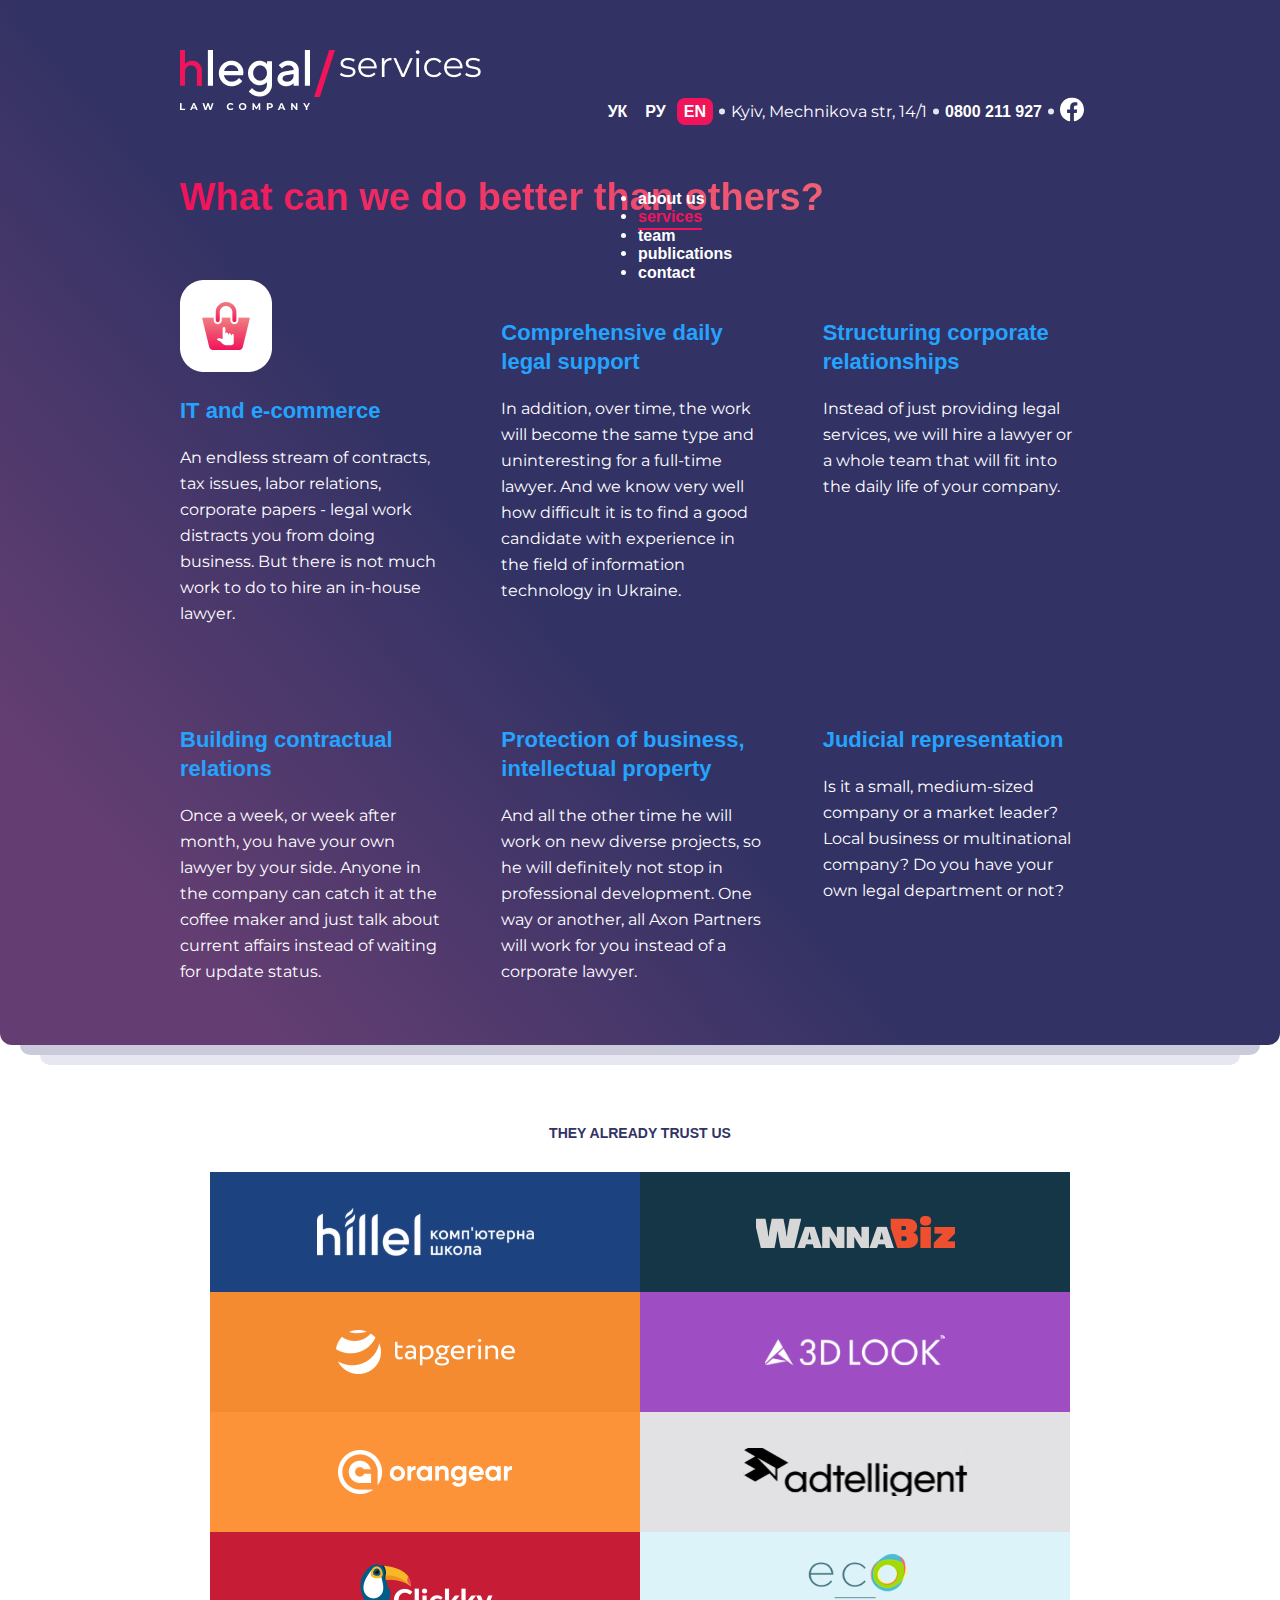
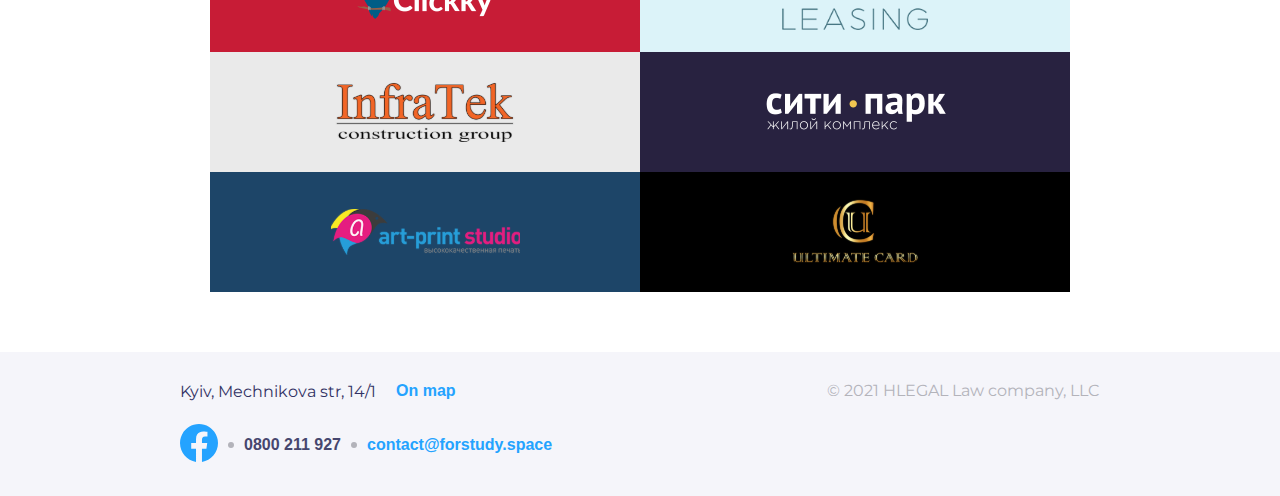
==== pages/services.html @ 9b6e0306 "responsiveness" ====
<!DOCTYPE html>
<html lang="en">
<head>
    <meta charset="UTF-8">
    <meta name="viewport" content="width=device-width, initial-scale=1.0">
    <title>Serivces</title>
    <link rel="stylesheet" href="../css/style.css">
</head>
<body>
    <header class="header center header-services">
        <a class="header__logo header-services-logo" href="/index.html">
            <img class="header-services-img" src="../img/logo.png" alt="">
            <img class="header-services-img" src="../img/slash.png" alt="">
            <img class="header-services-img" src="../img/services.png" alt="">
        </a>
        <div class="header__contacts">
            <div class="header__lang-wrapper">
                <a class="header__link header__link_lang" href="">УК</a>
                <a class="header__link header__link_lang"  href="">РУ</a>
                <a class="header__link header__link_lang header__link_lang_active"  href="">EN</a>
            </div>
            <img src="../img/dot-separator-header.svg" alt="">
            <a class="header__link header__link-address" href="">Kyiv, Mechnikova str, 14/1</a>
            <img src="../img/dot-separator-header.svg" alt="">
            <a class="header__link header__tel" href="">0800 211 927</a>
            <img src="../img/dot-separator-header.svg" alt="">
            <a class="header__link-fb-logo" href="">
                <svg xmlns="http://www.w3.org/2000/svg" width="24" height="25" viewBox="0 0 24 25">
                    <g clip-path="url(#clip0_122975_740)">
                    <path d="M24 12.5733C24 5.90541 18.6274 0.5 12 0.5C5.37258 0.5 0 5.90541 0 12.5733C0 18.5995 4.38823 23.5943 10.125 24.5V16.0633H7.07813V12.5733H10.125V9.91343C10.125 6.88755 11.9165 5.21615 14.6576 5.21615C15.9705 5.21615 17.3438 5.45195 17.3438 5.45195V8.42313H15.8306C14.3399 8.42313 13.875 9.35379 13.875 10.3086V12.5733H17.2031L16.6711 16.0633H13.875V24.5C19.6118 23.5943 24 18.5995 24 12.5733Z" fill="white"/>
                    </g>
                    <defs>
                    <clipPath id="clip0_122975_740">
                    <rect width="24" height="24" transform="translate(0 0.5)"/>
                    </clipPath>
                    </defs>
                </svg>
            </a>
        </div>
        <ul class="header__nav">
            <li><a class="header__link" href="">about us</a></li>
            <li><a class="header__link header__link-active" href="">services</a></li>
            <li><a class="header__link" href="">team</a></li>
            <li><a class="header__link" href="">publications</a></li>
            <li><a class="header__link" href="">contact</a></li>
        </ul>
    </header>
    <main>
        <section class="offer">
            <section class="offer__services center">
                <h2 class="offer__services-title offer__services-title-services">What can we do better than others?</h2>
                <div class="offer__services-wrapper">
                    <article class="offer__services-article">
                        <img class="offer__services-img" src="/img/services/icon-basket.png" alt="">
                        <h2><a class="offer__services-header link-title" href="">IT and e-commerce</a></h2>
                        <p class="offer__services-description">
                            An endless stream of contracts, tax issues, labor 
                            relations, corporate papers - legal work distracts 
                            you from doing business. But there is not much 
                            work to do to hire an in-house lawyer.
                        </p>
                    </article>
                    <article class="offer__services-article">
                        <img class="offer__services-img" src="/img/services/icon.png" alt="">
                        <h2><a class="offer__services-header link-title" href="">Comprehensive daily legal support</a></h2>
                        <p class="offer__services-description">
                            In addition, over time, the work will become the 
                            same type and uninteresting for a full-time 
                            lawyer. And we know very well how difficult it is to 
                            find a good candidate with experience in the field 
                            of information technology in Ukraine.
                        </p>
                    </article>
                    <article class="offer__services-article">
                        <img class="offer__services-img" src="/img/services/icon-1.png" alt="">
                        <h2><a class="offer__services-header link-title" href="">Structuring corporate relationships</a></h2>
                        <p class="offer__services-description">
                            Instead of just providing legal services, we will 
                            hire a lawyer or a whole team that will fit into the 
                            daily life of your company.
                        </p>
                    </article>
                    <article class="offer__services-article">
                        <img class="offer__services-img" src="/img/services/icon-2.png" alt="">
                        <h2><a class="offer__services-header link-title" href="">Building contractual relations</a></h2>
                        <p class="offer__services-description">
                            Once a week, or week after month, you have your 
                            own lawyer by your side. Anyone in the company 
                            can catch it at the coffee maker and just talk 
                            about current affairs instead of waiting for update 
                            status.
                        </p>
                    </article>
                    <article class="offer__services-article">
                        <img class="offer__services-img" src="/img/services/icon-3.png" alt="">
                        <h2><a class="offer__services-header link-title" href="">Protection of business, intellectual property</a></h2>
                        <p class="offer__services-description">
                            And all the other time he will work on new 
                            diverse projects, so he will definitely not stop in 
                            professional development. One way or another, 
                            all Axon Partners will work for you instead of a 
                            corporate lawyer.
                        </p>
                    </article>
                    <article class="offer__services-article">
                        <img class="offer__services-img" src="/img/services/icon-4.png" alt="">
                        <h2><a class="offer__services-header link-title" href="">Judicial representation</a></h2>
                        <p class="offer__services-description">
                            Is it a small, medium-sized company or a market 
                            leader? Local business or multinational 
                            company? Do you have your own legal 
                            department or not?
                        </p>
                    </article>
                </div>
            </section>
        </section>
        <div class="offer__grey-lines"></div>
        <section class="clients">
            <h2 class="clients__title">They already trust us</h2>
            <div class="clients__wrapper">
                <a class="clients__item" href="">
                    <img class="clients__img" src="../img/clients/Item.svg" alt="">
                </a>
                <a class="clients__item" href="">
                    <img class="clients__img" src="../img/clients/Item-1.svg" alt="">
                </a>
                <a class="clients__item" href="">
                    <img class="clients__img" src="../img/clients/Item-2.svg" alt="">
                </a>
                <a class="clients__item" href="">
                    <img class="clients__img" src="../img/clients/Item-3.svg" alt="">
                </a>
                <a class="clients__item" href="">
                    <img class="clients__img" src="../img/clients/Item-4.svg" alt="">
                </a>
                <a class="clients__item" href="">
                    <img class="clients__img" src="../img/clients/Item-5.svg" alt="">
                </a>
                <a class="clients__item" href="">
                    <img class="clients__img" src="../img/clients/Item-6.svg" alt="">
                </a>
                <a class="clients__item" href="">
                    <img class="clients__img" src="../img/clients/Item-7.svg" alt="">
                </a>
                <a class="clients__item" href="">
                    <img class="clients__img" src="../img/clients/Item-8.svg" alt="">
                </a>
                <a class="clients__item" href="">
                    <img class="clients__img" src="../img/clients/Item-9.svg" alt="">
                </a>
                <a class="clients__item" href="">
                    <img class="clients__img" src="../img/clients/Item-10.svg" alt="">
                </a>
                <a class="clients__item" href="">
                    <img class="clients__img" src="../img/clients/Item-11.svg" alt="">
                </a>
            </div>
        </section>
    </main>
    <footer class="footer center">
        <div class="footer__address">
            <p class="footer__address-name">Kyiv, Mechnikova str, 14/1</p>
            <img class="footer__address-dot-separator" src="./img/dot-separator.svg" alt="">
            <a class="footer__address-map link-title" href="">On map</a>
        </div>
        <p class="footer__copyrights">
            © 2021 HLEGAL Law company, LLC
        </p>
        <div class="footer__contacts">
            <a class="footer__contacts-fb" href="">
                <svg xmlns="http://www.w3.org/2000/svg" width="38" height="38" viewBox="0 0 38 38" fill="none">
                    <g clip-path="url(#clip0_122975_1645)">
                    <path d="M38 19.1161C38 8.55857 29.4934 0 19 0C8.50658 0 0 8.55857 0 19.1161C0 28.6575 6.94803 36.5659 16.0312 38V24.6419H11.207V19.1161H16.0312V14.9046C16.0312 10.1136 18.8678 7.46723 23.2078 7.46723C25.2866 7.46723 27.4609 7.84059 27.4609 7.84059V12.545H25.0651C22.7048 12.545 21.9688 14.0185 21.9688 15.5302V19.1161H27.2383L26.3959 24.6419H21.9688V38C31.052 36.5659 38 28.6575 38 19.1161Z" fill="#24A3FF"/>
                    </g>
                    <defs>
                    <clipPath id="clip0_122975_1645">
                    <rect width="38" height="38" fill="white"/>
                    </clipPath>
                    </defs>
                </svg>
            </a>
            <img src="../img/dot-separator.svg" alt="">
            <a class="footer__contacts-tel" href="">0800 211 927</a>
            <img src="../img/dot-separator.svg" alt="">
            <a class="footer__contacts-email link-title" href="">contact@forstudy.space</a>
        </div>

    </footer>
    
</body>
</html>
---- css/style.css ----
/*! normalize.css v8.0.1 | MIT License | github.com/necolas/normalize.css */
/* Document
   ========================================================================== */
/**
 * 1. Correct the line height in all browsers.
 * 2. Prevent adjustments of font size after orientation changes in iOS.
 */
html {
  line-height: 1.15; /* 1 */
  -webkit-text-size-adjust: 100%; /* 2 */
}

/* Sections
   ========================================================================== */
/**
 * Remove the margin in all browsers.
 */
body {
  margin: 0;
}

/**
 * Render the `main` element consistently in IE.
 */
main {
  display: block;
}

/**
 * Correct the font size and margin on `h1` elements within `section` and
 * `article` contexts in Chrome, Firefox, and Safari.
 */
h1 {
  font-size: 2em;
  margin: 0.67em 0;
}

/* Grouping content
   ========================================================================== */
/**
 * 1. Add the correct box sizing in Firefox.
 * 2. Show the overflow in Edge and IE.
 */
hr {
  box-sizing: content-box; /* 1 */
  height: 0; /* 1 */
  overflow: visible; /* 2 */
}

/**
 * 1. Correct the inheritance and scaling of font size in all browsers.
 * 2. Correct the odd `em` font sizing in all browsers.
 */
pre {
  font-family: monospace, monospace; /* 1 */
  font-size: 1em; /* 2 */
}

/* Text-level semantics
   ========================================================================== */
/**
 * Remove the gray background on active links in IE 10.
 */
a {
  background-color: transparent;
}

/**
 * 1. Remove the bottom border in Chrome 57-
 * 2. Add the correct text decoration in Chrome, Edge, IE, Opera, and Safari.
 */
abbr[title] {
  border-bottom: none; /* 1 */
  text-decoration: underline; /* 2 */
  text-decoration: underline dotted; /* 2 */
}

/**
 * Add the correct font weight in Chrome, Edge, and Safari.
 */
b,
strong {
  font-weight: bolder;
}

/**
 * 1. Correct the inheritance and scaling of font size in all browsers.
 * 2. Correct the odd `em` font sizing in all browsers.
 */
code,
kbd,
samp {
  font-family: monospace, monospace; /* 1 */
  font-size: 1em; /* 2 */
}

/**
 * Add the correct font size in all browsers.
 */
small {
  font-size: 80%;
}

/**
 * Prevent `sub` and `sup` elements from affecting the line height in
 * all browsers.
 */
sub,
sup {
  font-size: 75%;
  line-height: 0;
  position: relative;
  vertical-align: baseline;
}

sub {
  bottom: -0.25em;
}

sup {
  top: -0.5em;
}

/* Embedded content
   ========================================================================== */
/**
 * Remove the border on images inside links in IE 10.
 */
img {
  border-style: none;
}

/* Forms
   ========================================================================== */
/**
 * 1. Change the font styles in all browsers.
 * 2. Remove the margin in Firefox and Safari.
 */
button,
input,
optgroup,
select,
textarea {
  font-family: inherit; /* 1 */
  font-size: 100%; /* 1 */
  line-height: 1.15; /* 1 */
  margin: 0; /* 2 */
}

/**
 * Show the overflow in IE.
 * 1. Show the overflow in Edge.
 */
button,
input { /* 1 */
  overflow: visible;
}

/**
 * Remove the inheritance of text transform in Edge, Firefox, and IE.
 * 1. Remove the inheritance of text transform in Firefox.
 */
button,
select { /* 1 */
  text-transform: none;
}

/**
 * Correct the inability to style clickable types in iOS and Safari.
 */
button,
[type=button],
[type=reset],
[type=submit] {
  -webkit-appearance: button;
}

/**
 * Remove the inner border and padding in Firefox.
 */
button::-moz-focus-inner,
[type=button]::-moz-focus-inner,
[type=reset]::-moz-focus-inner,
[type=submit]::-moz-focus-inner {
  border-style: none;
  padding: 0;
}

/**
 * Restore the focus styles unset by the previous rule.
 */
button:-moz-focusring,
[type=button]:-moz-focusring,
[type=reset]:-moz-focusring,
[type=submit]:-moz-focusring {
  outline: 1px dotted ButtonText;
}

/**
 * Correct the padding in Firefox.
 */
fieldset {
  padding: 0.35em 0.75em 0.625em;
}

/**
 * 1. Correct the text wrapping in Edge and IE.
 * 2. Correct the color inheritance from `fieldset` elements in IE.
 * 3. Remove the padding so developers are not caught out when they zero out
 *    `fieldset` elements in all browsers.
 */
legend {
  box-sizing: border-box; /* 1 */
  color: inherit; /* 2 */
  display: table; /* 1 */
  max-width: 100%; /* 1 */
  padding: 0; /* 3 */
  white-space: normal; /* 1 */
}

/**
 * Add the correct vertical alignment in Chrome, Firefox, and Opera.
 */
progress {
  vertical-align: baseline;
}

/**
 * Remove the default vertical scrollbar in IE 10+.
 */
textarea {
  overflow: auto;
}

/**
 * 1. Add the correct box sizing in IE 10.
 * 2. Remove the padding in IE 10.
 */
[type=checkbox],
[type=radio] {
  box-sizing: border-box; /* 1 */
  padding: 0; /* 2 */
}

/**
 * Correct the cursor style of increment and decrement buttons in Chrome.
 */
[type=number]::-webkit-inner-spin-button,
[type=number]::-webkit-outer-spin-button {
  height: auto;
}

/**
 * 1. Correct the odd appearance in Chrome and Safari.
 * 2. Correct the outline style in Safari.
 */
[type=search] {
  -webkit-appearance: textfield; /* 1 */
  outline-offset: -2px; /* 2 */
}

/**
 * Remove the inner padding in Chrome and Safari on macOS.
 */
[type=search]::-webkit-search-decoration {
  -webkit-appearance: none;
}

/**
 * 1. Correct the inability to style clickable types in iOS and Safari.
 * 2. Change font properties to `inherit` in Safari.
 */
::-webkit-file-upload-button {
  -webkit-appearance: button; /* 1 */
  font: inherit; /* 2 */
}

/* Interactive
   ========================================================================== */
/*
 * Add the correct display in Edge, IE 10+, and Firefox.
 */
details {
  display: block;
}

/*
 * Add the correct display in all browsers.
 */
summary {
  display: list-item;
}

/* Misc
   ========================================================================== */
/**
 * Add the correct display in IE 10+.
 */
template {
  display: none;
}

/**
 * Add the correct display in IE 10.
 */
[hidden] {
  display: none;
}

:root {
  --main-regular: #323264;
  --main-alt: #46466E;
  --main-soft: #686887;
  --accent: #F0145A;
  --active-regular: #24A3FF;
  --active-hover: #0085FF;
  --active-active: #006CCF;
  --grey-bg: #F5F5FA;
  --grey-bg-alt: #EDEDF7;
  --grey-text: #B3B3BA;
  --grey-separator: #E6E6F0;
  --gradient-regular: linear-gradient(129deg, #323264 0%, #323264 73.96%, #A54B5F 100%);
  --gradient-soft: linear-gradient(42deg, #323264 14.33%, #323264 51.39%, #7A425E 87.53%);
  --gradient-red: linear-gradient(323deg, #F0145A 6.7%, #693264 70.36%);
  --gradient-supersoft: linear-gradient(229deg, #323264 11.93%, #323264 57.17%, #643E72 87.46%);
  --gradient-red-text: linear-gradient(90deg, #F0145A 0.84%, #EF8080 99.96%);
  --gradient-red-text-revesed: linear-gradient(to left, #F0145A 0%, #EF8080 100%);
}

@font-face {
  font-family: "Montserrat";
  src: url("../fonts/Montserrat/Montserrat-Bold.woff2") format("woff2"), url("../fonts/Montserrat/Montserrat-Bold.woff") format("woff");
  font-weight: bold;
  font-style: normal;
  font-display: swap;
}
@font-face {
  font-family: "Montserrat";
  src: url("../fonts/Montserrat/Montserrat-Regular.woff2") format("woff2"), url("../fonts/Montserrat-Regular.woff") format("woff");
  font-weight: normal;
  font-style: normal;
  font-display: swap;
}
body {
  font-family: "Montserrat", sans-serif;
  font-weight: 400;
  color: #FFF;
  font-size: 16px;
}

h1, h2, h3, h4, h5, h6, a {
  font-weight: 700;
}

.center {
  padding-left: calc(50vw - 808px);
  padding-right: calc(50vw - 808px);
}
@media screen and (max-width: 1680px) {
  .center {
    padding-left: calc(50vw - 668px);
    padding-right: calc(50vw - 668px);
  }
}
@media screen and (max-width: 1420px) {
  .center {
    padding-left: calc(50vw - 460px);
    padding-right: calc(50vw - 460px);
  }
}
@media screen and (max-width: 960px) {
  .center {
    padding-left: calc(50vw - 332px);
    padding-right: calc(50vw - 332px);
  }
}
@media screen and (max-width: 740px) {
  .center {
    padding-left: calc(50vw - 299px);
    padding-right: calc(50vw - 299px);
  }
}
@media screen and (max-width: 720px) {
  .center {
    padding-left: calc(50vw - 172px);
    padding-right: calc(50vw - 172px);
  }
}

.link-title {
  text-decoration: none;
  color: var(--active-regular);
}
.link-title:focus, .link-title:hover {
  color: var(--accent);
  transition: 0.3s;
}
.link-title:hover path, .link-title:focus path {
  stroke: var(--accent);
  transition: 0.3s;
}

.visually-hidden {
  position: absolute;
  width: 1px;
  height: 1px;
  margin: -1px;
  border: 0;
  padding: 0;
  white-space: nowrap;
  clip-path: inset(100%);
  clip: rect(0 0 0 0);
  overflow: hidden;
}

.header {
  display: grid;
  position: absolute;
  width: 100%;
  max-width: 1600px;
  z-index: 1;
  grid-template-columns: 1fr 1fr;
  grid-template-rows: 1fr 1fr;
  background-color: none;
  top: 0;
  padding-top: 50px;
}
@media screen and (max-width: 1680px) {
  .header {
    max-width: 1320px;
  }
}
@media screen and (max-width: 1420px) {
  .header {
    max-width: 904px;
  }
}
@media screen and (max-width: 960px) {
  .header {
    grid-template-columns: 1fr;
    grid-template-rows: 1fr 1fr 1fr;
    gap: 30px;
    max-width: 720px;
    padding-right: 0;
  }
}
@media screen and (max-width: 740px) {
  .header {
    grid-template-columns: 1fr;
    grid-template-rows: 1fr 1fr 1fr;
    gap: 30px;
    max-width: 500px;
    padding-right: 0;
  }
}
@media screen and (max-width: 720px) {
  .header {
    padding-top: 12.5px;
    padding-right: 30px;
  }
}
.header__contacts {
  display: flex;
  justify-content: end;
  align-items: center;
  gap: 6px;
}
@media screen and (max-width: 1420px) {
  .header__contacts {
    min-width: 486px;
  }
}
@media screen and (max-width: 960px) {
  .header__contacts {
    justify-content: start;
    order: 1;
    padding: 0;
  }
}
@media screen and (max-width: 720px) {
  .header__contacts {
    justify-content: space-between;
    max-width: 344px;
    width: 100%;
    text-align: center;
  }
  .header__contacts ::after {
    content: "";
    width: 100%;
    height: 45px;
    background: rgba(245, 245, 250, 0.1);
    position: absolute;
    left: 0;
    top: 0;
  }
}
@media screen and (max-width: 720px) {
  .header__separator {
    display: none;
  }
}
.header__link {
  color: currentColor;
  text-decoration: none;
}
@media screen and (max-width: 720px) {
  .header__link {
    max-width: 344px;
    width: 100%;
  }
}
.header__link:hover, .header__link:focus {
  color: var(--accent);
  transition: 0.3s;
}
.header__link-address {
  font-weight: 400;
  line-height: 19.5px;
}
@media screen and (max-width: 720px) {
  .header__link-address {
    display: none;
    max-width: 344px;
  }
}
.header__link-tel {
  line-height: 19.5px;
}
@media screen and (max-width: 720px) {
  .header__link-fb-logo {
    display: none;
  }
}
.header__link-fb-logo:hover path {
  fill: var(--accent);
  transition: 0.3s;
}
.header__link-active {
  color: var(--accent);
  border-bottom: 2px solid currentColor;
  padding-bottom: 3px;
}
.header__link_lang {
  padding: 5px 7px;
  border-radius: 8px;
}
.header__link_lang_active {
  background-color: var(--accent);
}
.header :nth-child(1) {
  grid-row: span 2;
}
.header__nav-list {
  display: flex;
  gap: 15px;
  list-style: none;
  justify-content: end;
  align-items: center;
  margin: 0;
  padding-top: 16px;
}
@media screen and (max-width: 960px) {
  .header__nav-list {
    justify-content: start;
    order: 3;
    padding: 0;
  }
}
@media screen and (max-width: 720px) {
  .header__nav-list {
    display: none;
  }
}
.header__nav-close {
  display: none;
}
@media screen and (max-width: 720px) {
  .header__nav-close {
    display: block;
    margin-left: auto;
    margin-right: 10vw;
  }
}
@media screen and (max-width: 960px) {
  .header__nav {
    justify-content: start;
    order: 3;
    padding: 0;
  }
}
@media screen and (max-width: 720px) {
  .header__nav {
    display: none;
  }
}
@media screen and (max-width: 720px) {
  .header #burger-menu:checked ~ .header__nav {
    display: flex;
    flex-direction: column;
    position: absolute;
    color: var(--active-regular);
    background: #fff;
    width: 100%;
    top: 180%;
    left: 50%;
    transform: translate(-50%, -50%);
    gap: 15px;
    justify-content: end;
    box-sizing: border-box;
    padding-bottom: 12px;
  }
  .header #burger-menu:checked ~ .header__nav .header__nav-list {
    display: flex;
    flex-direction: column;
  }
  .header #burger-menu:checked ~ .header__nav .header__link {
    display: block;
    background: var(--grey-bg);
    padding: 7px 112px;
    box-sizing: border-box;
    width: 335px;
    text-align: center;
    border-radius: 12px;
  }
  .header #burger-menu:checked ~ .header__nav .header__link-active {
    background: var(--grey-separator);
    border: none;
    color: var(--active-regular);
  }
  .header #burger-menu:checked ~ .header__nav .header__link-current-page {
    color: var(--accent);
  }
}
@media screen and (max-width: 720px) {
  .header__logo-wrapper {
    display: flex;
    justify-content: space-between;
    flex-direction: row-reverse;
    max-width: 344px;
    width: 100%;
    align-items: center;
    order: 2;
  }
}
.header__logo-menu {
  display: none;
}
@media screen and (max-width: 720px) {
  .header__logo-menu {
    display: block;
  }
}
.header__logo-menu-svg path {
  stroke: #FFF;
}
.header__logo {
  display: flex;
  justify-content: start;
  align-items: center;
}
.header__logo-slash, .header__logo-srv {
  display: none;
}
@media screen and (max-width: 720px) {
  .header__logo-slash, .header__logo-srv {
    display: block;
  }
}
@media screen and (max-width: 720px) {
  .header__logo-slash, .header__logo-srv, .header__logo-main {
    max-width: 109px;
    height: auto;
  }
}
@media screen and (max-width: 960px) {
  .header__logo {
    justify-content: start;
    order: 2;
  }
}
.header-services-logo {
  display: flex;
  align-items: flex-start;
  gap: 4px;
}

.offer {
  background: var(--gradient-supersoft);
  display: block;
  border-radius: 0 0 12px 12px;
}
.offer__logo {
  text-align: center;
  position: relative;
}
@media screen and (max-width: 960px) {
  .offer__img {
    width: 100%;
    height: auto;
  }
}
.offer__text {
  position: absolute;
  top: 48%;
  left: 50%;
  transform: translate(-50%, -50%);
}
.offer__btn-scroll {
  position: absolute;
  bottom: 30px;
  left: 50%;
}
.offer__btn-scroll :hover circle,
.offer__btn-scroll :focus circle,
.offer__btn-scroll :focus path,
.offer__btn-scroll :hover path {
  stroke: var(--accent);
  transition: 0.3s;
}
.offer__qualities {
  display: flex;
  justify-content: center;
  align-items: center;
  padding-top: 60px;
  padding-bottom: 60px;
}
@media screen and (max-width: 960px) {
  .offer__qualities {
    flex-direction: column;
    justify-content: start;
  }
}
.offer__list {
  display: flex;
  flex-direction: column;
  margin: 0;
  padding-right: 60px;
  gap: 30px;
  list-style: none;
  font-size: 36px;
  border-right: 4px solid rgba(255, 255, 255, 0.3);
}
@media screen and (max-width: 960px) {
  .offer__list {
    flex-direction: row;
    border-right: none;
    padding-bottom: 60px;
    justify-content: start;
    align-items: start;
    max-width: 100%;
    overflow: auto;
    padding-left: 0;
    margin-left: 60px;
  }
}
.offer__list-link {
  color: var(--grey-text);
  text-decoration: none;
}
.offer__list-link-active {
  background: var(--gradient-red-text-revesed);
  -webkit-background-clip: text;
  -webkit-text-fill-color: transparent;
}
@media screen and (max-width: 960px) {
  .offer__list-link {
    white-space: nowrap;
  }
}
.offer__list :hover,
.offer__list :focus {
  color: var(--accent);
  transition: 0.3s;
}
.offer__quality-desctiption {
  width: 100%;
  max-width: 861px;
  padding-left: 60px;
}
.offer__quality-desctiption-header {
  font-size: 30px;
  padding: 0;
  margin: 0;
  padding-bottom: 30px;
}
@media screen and (max-width: 960px) {
  .offer__quality-desctiption-header {
    padding-top: 60px;
  }
}
.offer__quality-desctiption-text {
  font-size: 19px;
  line-height: 30px;
  margin: 0;
}
@media screen and (max-width: 960px) {
  .offer__quality-desctiption {
    padding-left: 0;
    border-top: 4px solid rgba(255, 255, 255, 0.3);
  }
}
.offer__services {
  max-width: 1600px;
  width: 100%;
}
@media screen and (max-width: 1680px) {
  .offer__services {
    max-width: 1320px;
  }
}
@media screen and (max-width: 1420px) {
  .offer__services {
    max-width: 904px;
  }
}
@media screen and (max-width: 960px) {
  .offer__services {
    max-width: 648px;
  }
}
@media screen and (max-width: 740px) {
  .offer__services {
    max-width: 648px;
    padding-right: 0;
  }
}
@media screen and (max-width: 740px) {
  .offer__services {
    max-width: 315px;
    padding-right: 0;
  }
}
.offer__services-wrapper {
  display: flex;
  flex-wrap: wrap;
  gap: 60px;
  padding-bottom: 60px;
}
@media screen and (max-width: 740px) {
  .offer__services-wrapper {
    flex-direction: column;
    justify-content: center;
    align-items: center;
  }
}
.offer__services-article {
  max-width: 493.33px;
  width: 100%;
}
@media screen and (max-width: 1680px) {
  .offer__services-article {
    max-width: 400px;
  }
}
@media screen and (max-width: 1420px) {
  .offer__services-article {
    max-width: 261.33px;
  }
}
@media screen and (max-width: 960px) {
  .offer__services-article {
    max-width: 294px;
  }
}
.offer__services-header {
  font-size: 22px;
  line-height: 26.82px;
}
.offer__services-description {
  line-height: 26px;
  margin: 0;
}
.offer__services-link {
  font-size: 14px;
  line-height: 17.07px;
}
.offer__services-title {
  font-size: 38px;
  background: var(--gradient-red-text);
  -webkit-background-clip: text;
  -webkit-text-fill-color: transparent;
  margin: 0;
  padding-top: 10px;
  padding-bottom: 60px;
}
.offer__grey-lines::before {
  content: "";
  height: 10px;
  background: #CACADB;
  display: block;
  border-radius: 0 0 12px 12px;
  margin: 0 20px;
}
.offer__grey-lines::after {
  content: "";
  height: 10px;
  background: #E7E7F2;
  display: block;
  border-radius: 0 0 12px 12px;
  margin: 0 40px;
  margin-bottom: 60px;
}
.offer__services-title-services {
  padding-top: 176px;
}

.team {
  max-width: 1600px;
  width: 100%;
}
@media screen and (max-width: 1680px) {
  .team {
    max-width: 1320px;
  }
}
@media screen and (max-width: 1420px) {
  .team {
    max-width: 904px;
  }
}
@media screen and (max-width: 960px) {
  .team {
    max-width: 648px;
    padding-right: 0;
  }
}
@media screen and (max-width: 740px) {
  .team {
    max-width: 315px;
    padding-right: 0;
  }
}
.team__wrapper {
  display: flex;
}
@media screen and (max-width: 960px) {
  .team__wrapper {
    flex-direction: column;
    justify-content: center;
  }
}
.team__photo {
  width: 400px;
  height: auto;
}
@media screen and (max-width: 960px) {
  .team__photo {
    width: auto;
    border-radius: 12px 12px 0px 0px;
  }
}
.team__link {
  display: block;
  padding-top: 30px;
}
.team__description {
  text-align: left;
  background-color: var(--grey-bg);
  padding-left: 30px;
}
.team__header {
  font-size: 38px;
  background: var(--gradient-red-text);
  -webkit-background-clip: text;
  -webkit-text-fill-color: transparent;
  margin: 0;
  padding-top: 5px;
  padding-bottom: 30px;
}
.team__member {
  color: var(--grey-text);
  font-weight: 700;
  line-height: 19.5px;
  margin: 0;
  padding-bottom: 6px;
}
.team__position {
  color: var(--grey-text);
  font-size: 14px;
  line-height: 22px;
  margin: 0;
}
@media screen and (max-width: 960px) {
  .team__position {
    padding-bottom: 30px;
  }
}
.team__nav {
  display: flex;
  justify-content: center;
  gap: 15px;
  padding-top: 30px;
}
.team__nav-dot {
  opacity: 0.2;
  fill: var(--active-regular);
  padding-bottom: 60px;
  cursor: pointer;
}
.team__nav-dot:hover, .team__nav-dot:focus {
  fill: var(--active-regular);
  opacity: 1;
  transition: 0.3;
}
.team__nav-dot-active {
  opacity: 1;
}

.clients {
  padding-bottom: 60px;
}
.clients__title {
  font-size: 14px;
  line-height: 17.07px;
  color: var(--main-regular);
  text-align: center;
  text-transform: uppercase;
  padding-bottom: 30px;
  margin: 0;
}
.clients__wrapper {
  display: flex;
  justify-content: center;
  align-items: center;
  flex-wrap: wrap;
}
.clients__item {
  display: block;
  margin: 0;
  padding: 0;
  text-decoration: none;
}
.clients__img {
  display: block;
  margin: 0;
  padding: 0;
  text-decoration: none;
}

.recommended {
  background-color: var(--grey-bg);
}
.recommended__link {
  display: block;
  text-transform: uppercase;
  padding-top: 30px;
  padding-bottom: 10px;
  margin: 0;
}
.recommended__title {
  font-size: 38px;
  background: var(--gradient-red-text);
  -webkit-background-clip: text;
  -webkit-text-fill-color: transparent;
  line-height: 46.32px;
  margin: 0;
  padding-bottom: 30px;
}
.recommended__wrapper {
  display: flex;
  justify-content: center;
  gap: 30px;
  padding-bottom: 30px;
  border-bottom: 2px solid var(--grey-separator);
}
@media screen and (max-width: 960px) {
  .recommended__wrapper {
    flex-wrap: wrap;
  }
}
.recommended__item {
  max-width: 513.33px;
  width: 100%;
  background-color: #fff;
}
@media screen and (max-width: 1680px) {
  .recommended__item {
    max-width: 420px;
  }
}
@media screen and (max-width: 1420px) {
  .recommended__item {
    max-width: 281.33px;
  }
}
@media screen and (max-width: 960px) {
  .recommended__item {
    max-width: 309px;
  }
}
@media screen and (max-width: 780px) {
  .recommended__item {
    max-width: 315px;
  }
}
@media screen and (max-width: 960px) {
  .recommended__item-full-width {
    min-width: 648px;
  }
}
@media screen and (max-width: 780px) {
  .recommended__item-full-width {
    min-width: 315px;
  }
}
.recommended__item-img {
  width: 100%;
  height: auto;
}
.recommended__item-header {
  display: block;
  text-decoration: none;
  color: var(--active-regular);
  padding: 30px 30px 15px;
}
.recommended__item-date {
  text-transform: uppercase;
  font-size: 12px;
  color: var(--grey-text);
  font-weight: 700;
  line-height: 14.63px;
  margin: 0 30px;
  padding: 0 0 15px;
  border-bottom: 4px solid var(--grey-separator);
}
.recommended__item-description {
  font-size: 14px;
  color: #000;
  line-height: 22px;
  margin: 0;
  padding: 15px 30px 30px;
}

.footer {
  background-color: var(--grey-bg);
  display: grid;
  grid-template-columns: 1fr 1fr;
  grid-template-rows: 1fr 1fr;
  padding-top: 30px;
  padding-bottom: 30px;
}
@media screen and (max-width: 720px) {
  .footer {
    grid-template-columns: 1fr;
    grid-template-rows: 1fr 1fr 1fr;
    grid-template-rows: 66px 98px 80px;
  }
}
.footer__address {
  display: flex;
  align-items: center;
  gap: 10px;
  margin: 0;
  height: 20px;
}
.footer__address-name {
  display: block;
  color: var(--main-regular);
  line-height: 19.5px;
  margin: 0;
}
.footer__address-map {
  display: block;
  text-decoration: none;
  color: var(--active-regular);
}
@media screen and (max-width: 720px) {
  .footer__address {
    flex-direction: column;
    gap: 10px;
  }
  .footer__address-dot-separator {
    display: none;
  }
}
.footer__copyrights {
  display: flex;
  color: var(--grey-text);
  text-align: right;
  justify-content: end;
  align-items: center;
  margin: 0;
  height: 20px;
  min-width: 276px;
}
@media screen and (max-width: 720px) {
  .footer__copyrights {
    order: 3;
    padding-top: 30px;
    padding-bottom: 30px;
    justify-content: center;
  }
}
.footer__contacts {
  display: flex;
  align-items: center;
  min-width: 398px;
  gap: 10px;
}
.footer__contacts-fb:hover path, .footer__contacts-fb:focus path {
  fill: var(--accent);
}
.footer__contacts-tel {
  text-decoration: none;
  color: var(--main-alt);
}
.footer__contacts-email {
  text-decoration: none;
  color: var(--active-regular);
}
@media screen and (max-width: 720px) {
  .footer__contacts {
    flex-direction: column;
    gap: 10px;
  }
  .footer__contacts-dot-separator {
    display: none;
  }
  .footer__contacts-fb {
    padding-top: 0;
    margin: 0;
  }
}

/*# sourceMappingURL=style.css.map */
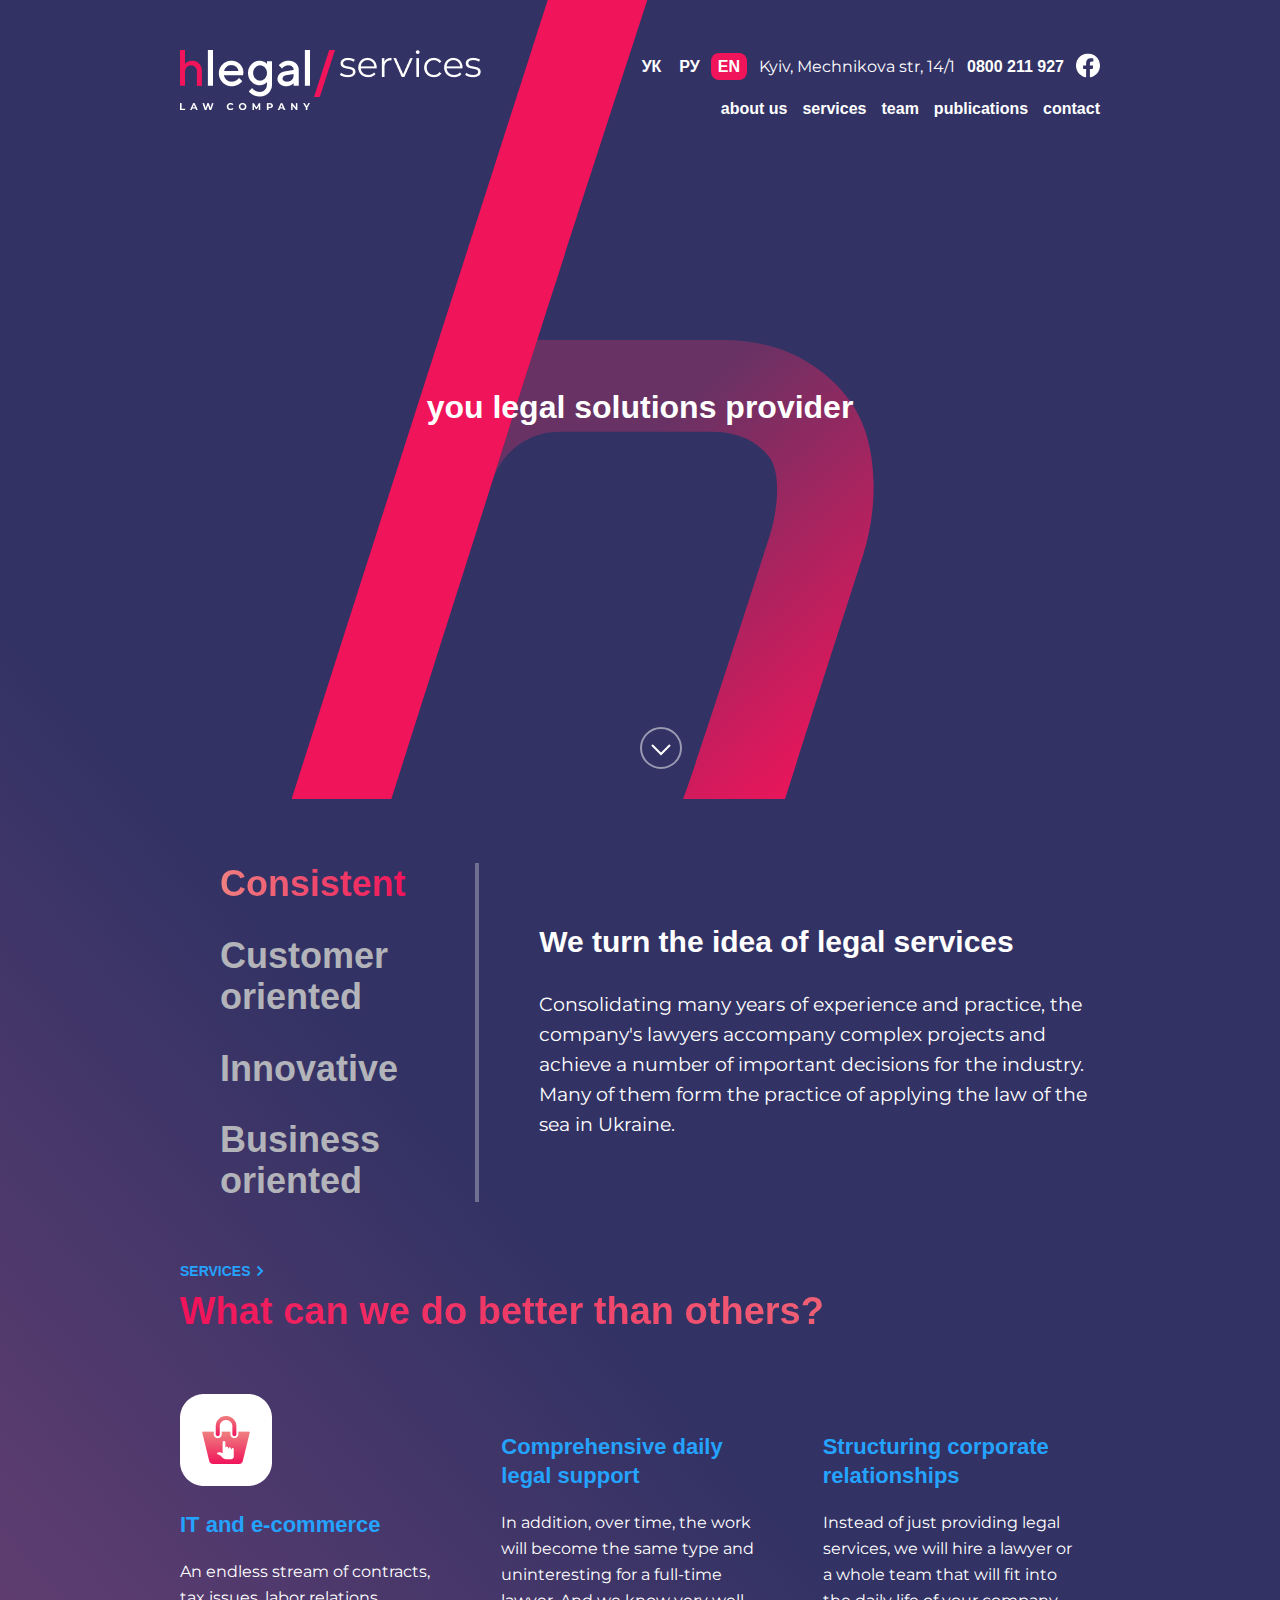
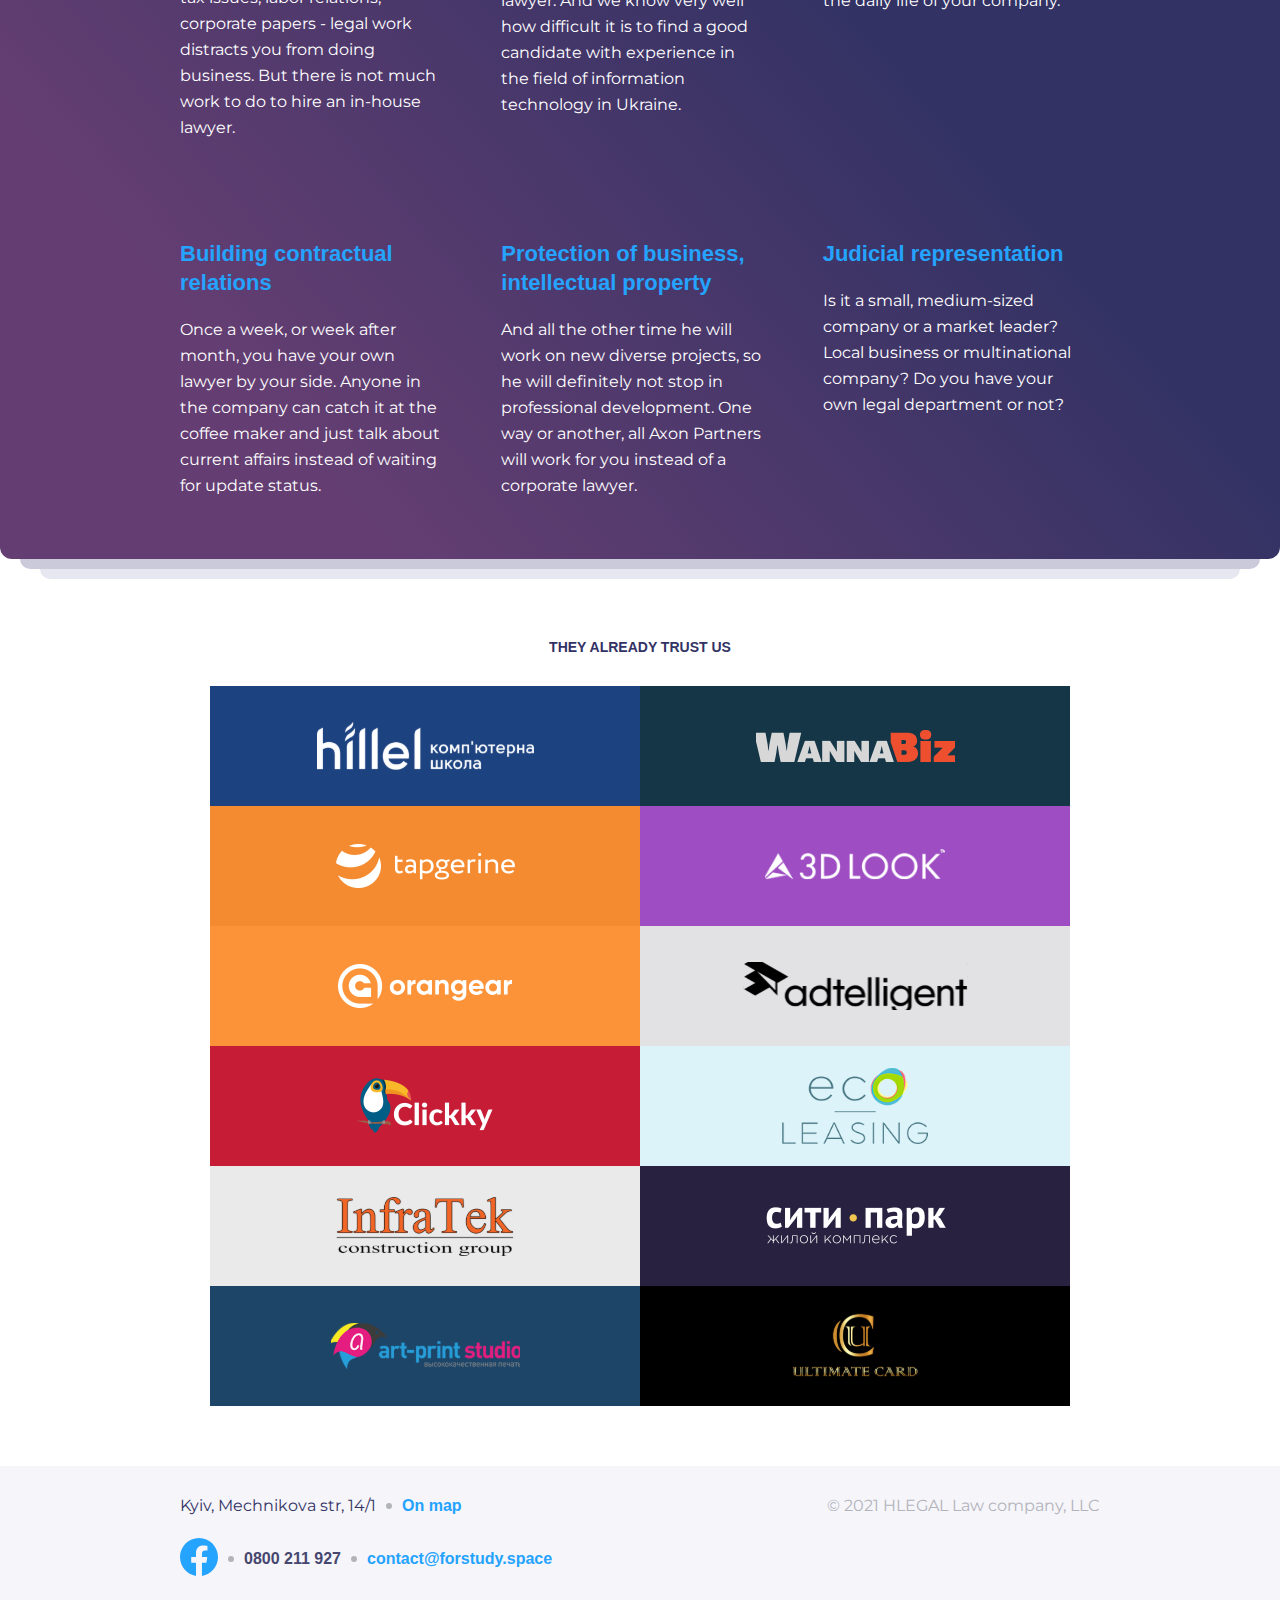
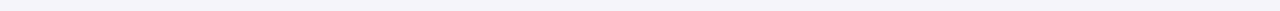
==== commit 3b5e8d15: "responsive fixes" ====
--- a/pages/services.html
+++ b/pages/services.html
@@ -7,23 +7,34 @@
     <link rel="stylesheet" href="../css/style.css">
 </head>
 <body>
-    <header class="header center header-services">
-        <a class="header__logo header-services-logo" href="/index.html">
-            <img class="header-services-img" src="../img/logo.png" alt="">
-            <img class="header-services-img" src="../img/slash.png" alt="">
-            <img class="header-services-img" src="../img/services.png" alt="">
-        </a>
+    <header class="header center">
+        <div class="header__logo-wrapper">
+            <a class="header__logo header__logo-services" href="/index.html">
+                <img class="header__logo-services-main" src="../img/logo.png" alt="">
+                <img class="header__logo-services-slash" src="../img/slash.png" alt="">
+                <img class="header__logo-services-srv" src="../img/services.png" alt="">
+            </a>
+            <label for="burger-menu" class="header__logo-menu">
+                <svg class="header__logo-menu-svg" xmlns="http://www.w3.org/2000/svg" width="32" height="33" viewBox="0 0 32 33">
+                    <path d="M7 10.5H25" stroke="#323264" stroke-width="2"/>
+                    <path d="M7 16.5H25" stroke="#323264" stroke-width="2"/>
+                    <path d="M7 22.5H25" stroke="#323264" stroke-width="2"/>
+                </svg>
+            </label>
+            
+        </div>
+
         <div class="header__contacts">
             <div class="header__lang-wrapper">
                 <a class="header__link header__link_lang" href="">УК</a>
                 <a class="header__link header__link_lang"  href="">РУ</a>
                 <a class="header__link header__link_lang header__link_lang_active"  href="">EN</a>
             </div>
-            <img src="../img/dot-separator-header.svg" alt="">
+            <img class="header__separator" src="./img/dot-separator-header.svg" alt="">
             <a class="header__link header__link-address" href="">Kyiv, Mechnikova str, 14/1</a>
-            <img src="../img/dot-separator-header.svg" alt="">
+            <img class="header__separator" src="./img/dot-separator-header.svg" alt="">
             <a class="header__link header__tel" href="">0800 211 927</a>
-            <img src="../img/dot-separator-header.svg" alt="">
+            <img class="header__separator" src="./img/dot-separator-header.svg" alt="">
             <a class="header__link-fb-logo" href="">
                 <svg xmlns="http://www.w3.org/2000/svg" width="24" height="25" viewBox="0 0 24 25">
                     <g clip-path="url(#clip0_122975_740)">
@@ -37,18 +48,68 @@
                 </svg>
             </a>
         </div>
-        <ul class="header__nav">
-            <li><a class="header__link" href="">about us</a></li>
-            <li><a class="header__link header__link-active" href="">services</a></li>
-            <li><a class="header__link" href="">team</a></li>
-            <li><a class="header__link" href="">publications</a></li>
-            <li><a class="header__link" href="">contact</a></li>
-        </ul>
+        <input id="burger-menu" class="visually-hidden" type="checkbox">
+        <div class="header__nav">
+            <label for="burger-menu">
+                <svg class="header__nav-close" id="c" xmlns="http://www.w3.org/2000/svg" width="32" height="32" viewBox="0 0 32 32" fill="none">
+                    <path d="M7 7L25 25" stroke="#EC6F5D" stroke-width="2"/>
+                    <path d="M25 7L7 25" stroke="#EC6F5D" stroke-width="2"/>
+                </svg>
+            </label>
+
+            <ul class="header__nav-list">
+                <li><a class="header__link" href="">about us</a></li>
+                <li><a class="header__link" href="/pages/services.html">services</a></li>
+                <li><a class="header__link" href="">team</a></li>
+                <li><a class="header__link header__link-current-page" href="">publications</a></li>
+                <li><a class="header__link header__link-contacts-active" href="">contact</a></li>
+            </ul>
+        </div>
     </header>
     <main>
         <section class="offer">
+            <div class="offer__logo">
+                <img class="offer__img" src="../img/symbol.svg" alt="">
+                <h1 class="offer__text">you legal solutions provider</h1>
+                <a class="offer__btn-scroll" href="">
+                    <svg xmlns="http://www.w3.org/2000/svg" width="42" height="42" viewBox="0 0 42 42" fill="none">
+                        <g clip-path="url(#clip0_22728_11340)">
+                        <circle opacity="0.5" cx="21" cy="21" r="20" stroke="white" stroke-width="2"/>
+                        <path d="M12 18L21 27L30 18" stroke="white" stroke-width="2"/>
+                        </g>
+                        <defs>
+                        <clipPath id="clip0_22728_11340">
+                        <rect width="42" height="42" />
+                        </clipPath>
+                        </defs>
+                        </svg>
+                </a>
+            </div>
+            <section class="offer__qualities center">
+                <ul class="offer__list">
+                    <li><a class="offer__list-link offer__list-link-active" href="">Consistent</a></li>
+                    <li><a class="offer__list-link" href="">Customer oriented</a></li>
+                    <li><a class="offer__list-link" href="">Innovative</a></li>
+                    <li><a class="offer__list-link" href="">Business oriented</a></li>
+                </ul>
+                <article class="offer__quality-desctiption">
+                    <h2 class="offer__quality-desctiption-header">We turn the idea of legal services</h2>
+                    <p class="offer__quality-desctiption-text">Consolidating many years of experience and practice, the 
+                        company's lawyers accompany complex projects and 
+                        achieve a number of important decisions for the industry.
+                        Many of them form the practice of applying the law of the
+                        sea in Ukraine.
+                    </p>
+                </article>
+            </section>
             <section class="offer__services center">
-                <h2 class="offer__services-title offer__services-title-services">What can we do better than others?</h2>
+                <a class="offer__services-link link-title" href="./pages/services.html">
+                    SERVICES
+                    <svg class="offer__services-link-svg" xmlns="http://www.w3.org/2000/svg" width="12" height="13" viewBox="0 0 12 10" fill="none">
+                        <path d="M3.5 2L8 6.5L3.5 11" stroke="#24A3FF" stroke-width="2"/>
+                    </svg>
+                </a>
+                <h2 class="offer__services-title">What can we do better than others?</h2>
                 <div class="offer__services-wrapper">
                     <article class="offer__services-article">
                         <img class="offer__services-img" src="/img/services/icon-basket.png" alt="">
@@ -161,7 +222,7 @@
     <footer class="footer center">
         <div class="footer__address">
             <p class="footer__address-name">Kyiv, Mechnikova str, 14/1</p>
-            <img class="footer__address-dot-separator" src="./img/dot-separator.svg" alt="">
+            <img class="footer__address-dot-separator" src="../img/dot-separator.svg" alt="">
             <a class="footer__address-map link-title" href="">On map</a>
         </div>
         <p class="footer__copyrights">
@@ -180,9 +241,9 @@
                     </defs>
                 </svg>
             </a>
-            <img src="../img/dot-separator.svg" alt="">
+            <img class="footer__contacts-dot-separator" src="../img/dot-separator.svg" alt="">
             <a class="footer__contacts-tel" href="">0800 211 927</a>
-            <img src="../img/dot-separator.svg" alt="">
+            <img class="footer__contacts-dot-separator" src="../img/dot-separator.svg" alt="">
             <a class="footer__contacts-email link-title" href="">contact@forstudy.space</a>
         </div>
 
--- a/css/style.css
+++ b/css/style.css
@@ -382,8 +382,8 @@
 }
 @media screen and (max-width: 720px) {
   .center {
-    padding-left: calc(50vw - 172px);
-    padding-right: calc(50vw - 172px);
+    padding-left: calc(50vw - 180px);
+    padding-right: calc(50vw - 180px);
   }
 }
 
@@ -417,30 +417,19 @@
   display: grid;
   position: absolute;
   width: 100%;
-  max-width: 1600px;
   z-index: 1;
   grid-template-columns: 1fr 1fr;
   grid-template-rows: 1fr 1fr;
   background-color: none;
   top: 0;
   padding-top: 50px;
-}
-@media screen and (max-width: 1680px) {
-  .header {
-    max-width: 1320px;
-  }
-}
-@media screen and (max-width: 1420px) {
-  .header {
-    max-width: 904px;
-  }
+  box-sizing: border-box;
 }
 @media screen and (max-width: 960px) {
   .header {
     grid-template-columns: 1fr;
     grid-template-rows: 1fr 1fr 1fr;
     gap: 30px;
-    max-width: 720px;
     padding-right: 0;
   }
 }
@@ -449,14 +438,15 @@
     grid-template-columns: 1fr;
     grid-template-rows: 1fr 1fr 1fr;
     gap: 30px;
-    max-width: 500px;
     padding-right: 0;
   }
 }
 @media screen and (max-width: 720px) {
   .header {
-    padding-top: 12.5px;
-    padding-right: 30px;
+    padding-top: 0;
+    padding-left: 0;
+    gap: 0;
+    width: 100%;
   }
 }
 .header__contacts {
@@ -480,18 +470,11 @@
 @media screen and (max-width: 720px) {
   .header__contacts {
     justify-content: space-between;
-    max-width: 344px;
-    width: 100%;
+    min-width: 344px;
     text-align: center;
-  }
-  .header__contacts ::after {
-    content: "";
-    width: 100%;
-    height: 45px;
-    background: rgba(245, 245, 250, 0.1);
-    position: absolute;
-    left: 0;
-    top: 0;
+    background: rgba(245, 245, 250, 0.3);
+    padding: 22.5px 15px 10px;
+    margin: 0;
   }
 }
 @media screen and (max-width: 720px) {
@@ -505,8 +488,7 @@
 }
 @media screen and (max-width: 720px) {
   .header__link {
-    max-width: 344px;
-    width: 100%;
+    padding-right: 15px;
   }
 }
 .header__link:hover, .header__link:focus {
@@ -547,6 +529,12 @@
 .header__link_lang_active {
   background-color: var(--accent);
 }
+@media screen and (max-width: 720px) {
+  .header__lang-wrapper {
+    padding-left: 15px;
+    min-width: 99px;
+  }
+}
 .header :nth-child(1) {
   grid-row: span 2;
 }
@@ -573,12 +561,14 @@
 }
 .header__nav-close {
   display: none;
+  cursor: pointer;
 }
 @media screen and (max-width: 720px) {
   .header__nav-close {
     display: block;
-    margin-left: auto;
-    margin-right: 10vw;
+    position: absolute;
+    right: 15px;
+    top: 25px;
   }
 }
 @media screen and (max-width: 960px) {
@@ -599,19 +589,25 @@
     flex-direction: column;
     position: absolute;
     color: var(--active-regular);
-    background: #fff;
     width: 100%;
-    top: 180%;
+    top: 100%;
     left: 50%;
     transform: translate(-50%, -50%);
     gap: 15px;
     justify-content: end;
     box-sizing: border-box;
-    padding-bottom: 12px;
+    margin-top: 316px;
   }
   .header #burger-menu:checked ~ .header__nav .header__nav-list {
     display: flex;
     flex-direction: column;
+    background: #FFF;
+    margin-left: 8px;
+    margin-right: 8px;
+    padding-top: 64px;
+    border-radius: 12px 12px 0 0;
+    padding-bottom: 12px;
+    box-sizing: border-box;
   }
   .header #burger-menu:checked ~ .header__nav .header__link {
     display: block;
@@ -622,7 +618,7 @@
     text-align: center;
     border-radius: 12px;
   }
-  .header #burger-menu:checked ~ .header__nav .header__link-active {
+  .header #burger-menu:checked ~ .header__nav .header__link-contacts-active {
     background: var(--grey-separator);
     border: none;
     color: var(--active-regular);
@@ -636,10 +632,10 @@
     display: flex;
     justify-content: space-between;
     flex-direction: row-reverse;
-    max-width: 344px;
-    width: 100%;
-    align-items: center;
     order: 2;
+    padding-top: 15px;
+    padding-left: 30px;
+    margin: 0;
   }
 }
 .header__logo-menu {
@@ -648,40 +644,45 @@
 @media screen and (max-width: 720px) {
   .header__logo-menu {
     display: block;
+    cursor: pointer;
+    padding-right: 25px;
   }
 }
 .header__logo-menu-svg path {
   stroke: #FFF;
 }
-.header__logo {
+.header__logo, .header__logo-services {
   display: flex;
   justify-content: start;
-  align-items: center;
-}
-.header__logo-slash, .header__logo-srv {
+  align-items: flex-start;
+}
+.header__logo-slash, .header__logo-srv, .header__logo-services-slash, .header__logo-services-srv {
   display: none;
 }
 @media screen and (max-width: 720px) {
-  .header__logo-slash, .header__logo-srv {
+  .header__logo-slash, .header__logo-srv, .header__logo-services-slash, .header__logo-services-srv {
     display: block;
   }
 }
 @media screen and (max-width: 720px) {
-  .header__logo-slash, .header__logo-srv, .header__logo-main {
+  .header__logo-slash, .header__logo-srv, .header__logo-main, .header__logo-services-slash, .header__logo-services-srv, .header__logo-services-main {
     max-width: 109px;
     height: auto;
   }
 }
 @media screen and (max-width: 960px) {
-  .header__logo {
+  .header__logo, .header__logo-services {
     justify-content: start;
     order: 2;
   }
 }
-.header-services-logo {
+.header__logo-services {
   display: flex;
   align-items: flex-start;
   gap: 4px;
+}
+.header__logo-services-slash, .header__logo-services-srv {
+  display: block;
 }
 
 .offer {
@@ -704,6 +705,11 @@
   top: 48%;
   left: 50%;
   transform: translate(-50%, -50%);
+}
+@media screen and (max-width: 720px) {
+  .offer__text {
+    top: 231px;
+  }
 }
 .offer__btn-scroll {
   position: absolute;
@@ -747,10 +753,10 @@
     padding-bottom: 60px;
     justify-content: start;
     align-items: start;
-    max-width: 100%;
+    width: 100%;
     overflow: auto;
     padding-left: 0;
-    margin-left: 60px;
+    padding-right: 0;
   }
 }
 .offer__list-link {
@@ -1035,6 +1041,8 @@
   margin: 0;
   padding: 0;
   text-decoration: none;
+  width: 100%;
+  height: auto;
 }
 
 .recommended {
@@ -1168,6 +1176,7 @@
   .footer__address {
     flex-direction: column;
     gap: 10px;
+    max-width: 344px;
   }
   .footer__address-dot-separator {
     display: none;
@@ -1189,6 +1198,7 @@
     padding-top: 30px;
     padding-bottom: 30px;
     justify-content: center;
+    max-width: 344px;
   }
 }
 .footer__contacts {
@@ -1212,6 +1222,7 @@
   .footer__contacts {
     flex-direction: column;
     gap: 10px;
+    min-width: 344px;
   }
   .footer__contacts-dot-separator {
     display: none;
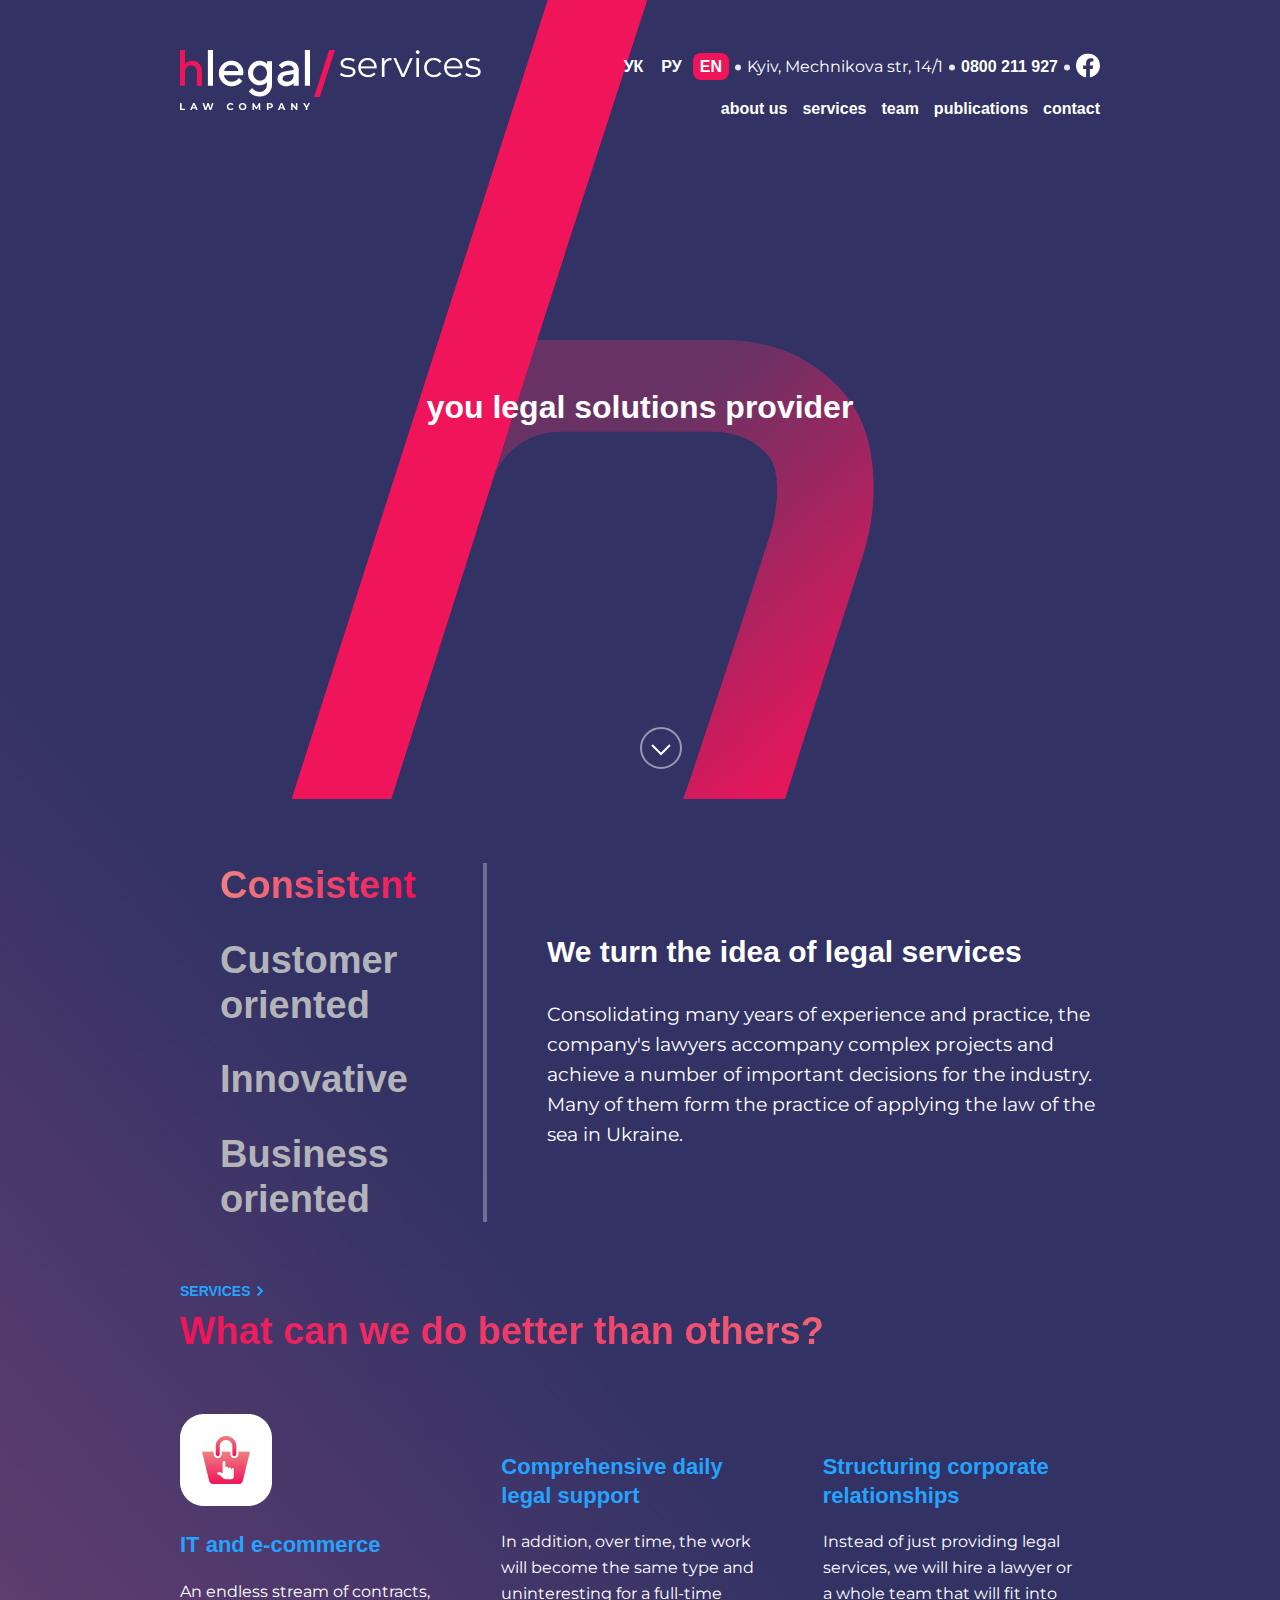
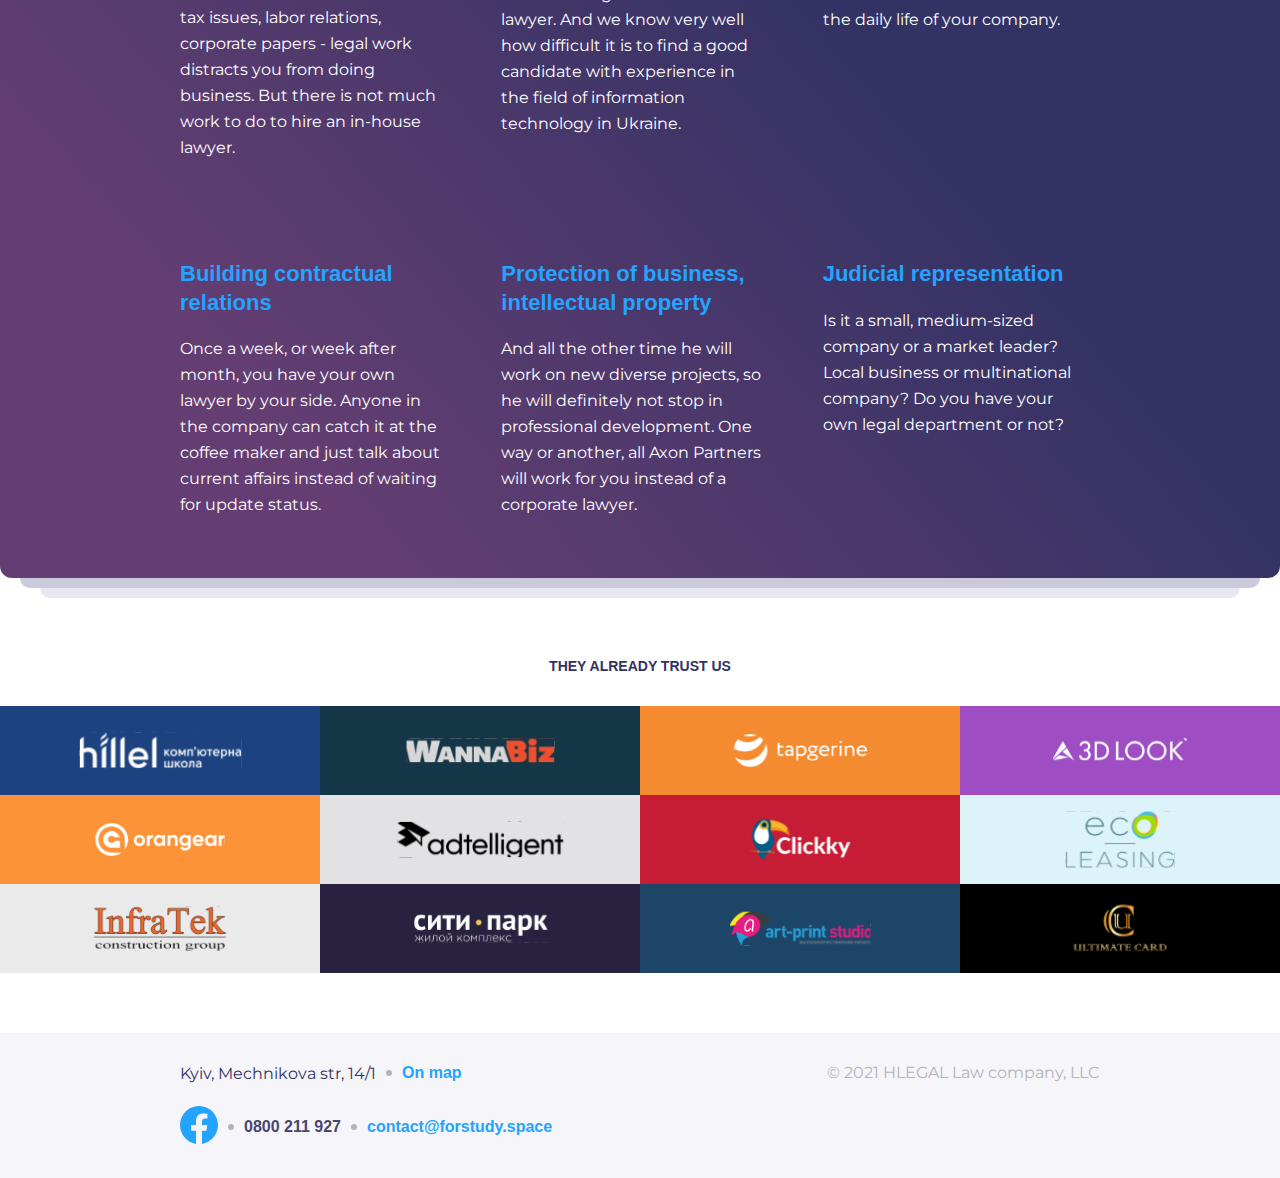
==== commit c57d6d03: "fixes according to bug report" ====
--- a/pages/services.html
+++ b/pages/services.html
@@ -9,7 +9,7 @@
 <body>
     <header class="header center">
         <div class="header__logo-wrapper">
-            <a class="header__logo header__logo-services" href="/index.html">
+            <a class="header__logo header__logo-services" href="../index.html">
                 <img class="header__logo-services-main" src="../img/logo.png" alt="">
                 <img class="header__logo-services-slash" src="../img/slash.png" alt="">
                 <img class="header__logo-services-srv" src="../img/services.png" alt="">
@@ -30,11 +30,11 @@
                 <a class="header__link header__link_lang"  href="">РУ</a>
                 <a class="header__link header__link_lang header__link_lang_active"  href="">EN</a>
             </div>
-            <img class="header__separator" src="./img/dot-separator-header.svg" alt="">
+            <img class="header__separator" src="../img/dot-separator-header.svg" alt="">
             <a class="header__link header__link-address" href="">Kyiv, Mechnikova str, 14/1</a>
-            <img class="header__separator" src="./img/dot-separator-header.svg" alt="">
+            <img class="header__separator" src="../img/dot-separator-header.svg" alt="">
             <a class="header__link header__tel" href="">0800 211 927</a>
-            <img class="header__separator" src="./img/dot-separator-header.svg" alt="">
+            <img class="header__separator" src="../img/dot-separator-header.svg" alt="">
             <a class="header__link-fb-logo" href="">
                 <svg xmlns="http://www.w3.org/2000/svg" width="24" height="25" viewBox="0 0 24 25">
                     <g clip-path="url(#clip0_122975_740)">
@@ -59,7 +59,7 @@
 
             <ul class="header__nav-list">
                 <li><a class="header__link" href="">about us</a></li>
-                <li><a class="header__link" href="/pages/services.html">services</a></li>
+                <li><a class="header__link" href="">services</a></li>
                 <li><a class="header__link" href="">team</a></li>
                 <li><a class="header__link header__link-current-page" href="">publications</a></li>
                 <li><a class="header__link header__link-contacts-active" href="">contact</a></li>
@@ -112,7 +112,7 @@
                 <h2 class="offer__services-title">What can we do better than others?</h2>
                 <div class="offer__services-wrapper">
                     <article class="offer__services-article">
-                        <img class="offer__services-img" src="/img/services/icon-basket.png" alt="">
+                        <img class="offer__services-img" src="../img/services/icon-basket.png" alt="">
                         <h2><a class="offer__services-header link-title" href="">IT and e-commerce</a></h2>
                         <p class="offer__services-description">
                             An endless stream of contracts, tax issues, labor 
@@ -122,7 +122,7 @@
                         </p>
                     </article>
                     <article class="offer__services-article">
-                        <img class="offer__services-img" src="/img/services/icon.png" alt="">
+                        <img class="offer__services-img" src="../img/services/icon.png" alt="">
                         <h2><a class="offer__services-header link-title" href="">Comprehensive daily legal support</a></h2>
                         <p class="offer__services-description">
                             In addition, over time, the work will become the 
@@ -133,7 +133,7 @@
                         </p>
                     </article>
                     <article class="offer__services-article">
-                        <img class="offer__services-img" src="/img/services/icon-1.png" alt="">
+                        <img class="offer__services-img" src="../img/services/icon-1.png" alt="">
                         <h2><a class="offer__services-header link-title" href="">Structuring corporate relationships</a></h2>
                         <p class="offer__services-description">
                             Instead of just providing legal services, we will 
@@ -142,7 +142,7 @@
                         </p>
                     </article>
                     <article class="offer__services-article">
-                        <img class="offer__services-img" src="/img/services/icon-2.png" alt="">
+                        <img class="offer__services-img" src="../img/services/icon-2.png" alt="">
                         <h2><a class="offer__services-header link-title" href="">Building contractual relations</a></h2>
                         <p class="offer__services-description">
                             Once a week, or week after month, you have your 
@@ -153,7 +153,7 @@
                         </p>
                     </article>
                     <article class="offer__services-article">
-                        <img class="offer__services-img" src="/img/services/icon-3.png" alt="">
+                        <img class="offer__services-img" src="../img/services/icon-3.png" alt="">
                         <h2><a class="offer__services-header link-title" href="">Protection of business, intellectual property</a></h2>
                         <p class="offer__services-description">
                             And all the other time he will work on new 
@@ -164,7 +164,7 @@
                         </p>
                     </article>
                     <article class="offer__services-article">
-                        <img class="offer__services-img" src="/img/services/icon-4.png" alt="">
+                        <img class="offer__services-img" src="../img/services/icon-4.png" alt="">
                         <h2><a class="offer__services-header link-title" href="">Judicial representation</a></h2>
                         <p class="offer__services-description">
                             Is it a small, medium-sized company or a market 
--- a/css/style.css
+++ b/css/style.css
@@ -390,6 +390,8 @@
 .link-title {
   text-decoration: none;
   color: var(--active-regular);
+  padding: 0;
+  margin: 0;
 }
 .link-title:focus, .link-title:hover {
   color: var(--accent);
@@ -589,21 +591,18 @@
     flex-direction: column;
     position: absolute;
     color: var(--active-regular);
-    width: 100%;
-    top: 100%;
-    left: 50%;
-    transform: translate(-50%, -50%);
     gap: 15px;
     justify-content: end;
     box-sizing: border-box;
     margin-top: 316px;
+    position: absolute;
+    left: 8px;
+    right: 8px;
   }
   .header #burger-menu:checked ~ .header__nav .header__nav-list {
     display: flex;
     flex-direction: column;
     background: #FFF;
-    margin-left: 8px;
-    margin-right: 8px;
     padding-top: 64px;
     border-radius: 12px 12px 0 0;
     padding-bottom: 12px;
@@ -627,6 +626,11 @@
     color: var(--accent);
   }
 }
+@media screen and (max-width: 960px) {
+  .header__logo-wrapper {
+    order: 2;
+  }
+}
 @media screen and (max-width: 720px) {
   .header__logo-wrapper {
     display: flex;
@@ -736,6 +740,11 @@
     justify-content: start;
   }
 }
+@media screen and (max-width: 720px) {
+  .offer__qualities {
+    padding-left: 30px;
+  }
+}
 .offer__list {
   display: flex;
   flex-direction: column;
@@ -743,7 +752,7 @@
   padding-right: 60px;
   gap: 30px;
   list-style: none;
-  font-size: 36px;
+  font-size: 38px;
   border-right: 4px solid rgba(255, 255, 255, 0.3);
 }
 @media screen and (max-width: 960px) {
@@ -757,6 +766,12 @@
     overflow: auto;
     padding-left: 0;
     padding-right: 0;
+    overflow-x: hidden;
+  }
+}
+@media screen and (max-width: 720px) {
+  .offer__list {
+    font-size: 30px;
   }
 }
 .offer__list-link {
@@ -789,15 +804,42 @@
   margin: 0;
   padding-bottom: 30px;
 }
+@media screen and (max-width: 1024px) {
+  .offer__quality-desctiption-header {
+    max-width: 405px;
+  }
+}
 @media screen and (max-width: 960px) {
   .offer__quality-desctiption-header {
     padding-top: 60px;
+    max-width: 648px;
+  }
+}
+@media screen and (max-width: 720px) {
+  .offer__quality-desctiption-header {
+    max-width: 315px;
+    font-size: 20px;
   }
 }
 .offer__quality-desctiption-text {
   font-size: 19px;
   line-height: 30px;
   margin: 0;
+}
+@media screen and (max-width: 1024px) {
+  .offer__quality-desctiption-text {
+    max-width: 405px;
+  }
+}
+@media screen and (max-width: 960px) {
+  .offer__quality-desctiption-text {
+    max-width: 648px;
+  }
+}
+@media screen and (max-width: 720px) {
+  .offer__quality-desctiption-text {
+    max-width: 315px;
+  }
 }
 @media screen and (max-width: 960px) {
   .offer__quality-desctiption {
@@ -834,6 +876,11 @@
   .offer__services {
     max-width: 315px;
     padding-right: 0;
+  }
+}
+@media screen and (max-width: 720px) {
+  .offer__services {
+    padding-left: 30px;
   }
 }
 .offer__services-wrapper {
@@ -888,6 +935,11 @@
   margin: 0;
   padding-top: 10px;
   padding-bottom: 60px;
+}
+@media screen and (max-width: 720px) {
+  .offer__services-title {
+    font-size: 30px;
+  }
 }
 .offer__grey-lines::before {
   content: "";
@@ -927,13 +979,16 @@
 @media screen and (max-width: 960px) {
   .team {
     max-width: 648px;
-    padding-right: 0;
-  }
-}
-@media screen and (max-width: 740px) {
+  }
+}
+@media screen and (max-width: 720px) {
   .team {
     max-width: 315px;
-    padding-right: 0;
+    text-align: center;
+    align-items: center;
+    justify-content: center;
+    padding-left: calc(50vw - 160px);
+    padding-right: calc(50vw - 160px);
   }
 }
 .team__wrapper {
@@ -955,9 +1010,21 @@
     border-radius: 12px 12px 0px 0px;
   }
 }
+@media screen and (max-width: 720px) {
+  .team__photo {
+    height: 500px;
+    width: 315px;
+    border-radius: 12px 12px 0px 0px;
+  }
+}
 .team__link {
   display: block;
   padding-top: 30px;
+}
+@media screen and (max-width: 720px) {
+  .team__link {
+    font-size: 14px;
+  }
 }
 .team__description {
   text-align: left;
@@ -973,6 +1040,13 @@
   padding-top: 5px;
   padding-bottom: 30px;
 }
+@media screen and (max-width: 720px) {
+  .team__header {
+    font-size: 30px;
+    width: 255px;
+    line-height: 36.57px;
+  }
+}
 .team__member {
   color: var(--grey-text);
   font-weight: 700;
@@ -1014,6 +1088,11 @@
 
 .clients {
   padding-bottom: 60px;
+}
+@media screen and (max-width: 720px) {
+  .clients {
+    padding-bottom: 0;
+  }
 }
 .clients__title {
   font-size: 14px;
@@ -1030,11 +1109,56 @@
   align-items: center;
   flex-wrap: wrap;
 }
+@media screen and (max-width: 720px) {
+  .clients__wrapper :nth-child(7),
+  .clients__wrapper :nth-child(8),
+  .clients__wrapper :nth-child(9),
+  .clients__wrapper :nth-child(10),
+  .clients__wrapper :nth-child(11),
+  .clients__wrapper :nth-child(12) {
+    display: none;
+  }
+}
+@media screen and (max-width: 1024px) {
+  .clients__wrapper {
+    padding-left: 0;
+    padding-right: 0;
+    justify-content: start;
+  }
+}
+@media screen and (max-width: 720px) {
+  .clients__wrapper {
+    padding-left: 0;
+    padding-right: 0;
+    justify-content: center;
+  }
+}
 .clients__item {
   display: block;
   margin: 0;
   padding: 0;
   text-decoration: none;
+}
+@media screen and (max-width: 1720px) {
+  .clients__item {
+    width: 360px;
+  }
+}
+@media screen and (max-width: 1440px) {
+  .clients__item {
+    flex: 1 1 25%;
+  }
+}
+@media screen and (max-width: 768px) {
+  .clients__item {
+    flex: 1 1 33%;
+  }
+}
+@media screen and (max-width: 720px) {
+  .clients__item {
+    max-width: 375px;
+    flex: auto;
+  }
 }
 .clients__img {
   display: block;
@@ -1043,6 +1167,12 @@
   text-decoration: none;
   width: 100%;
   height: auto;
+}
+@media screen and (max-width: 1024px) {
+  .clients__img {
+    padding-left: 0;
+    padding-right: 0;
+  }
 }
 
 .recommended {
@@ -1054,6 +1184,14 @@
   padding-top: 30px;
   padding-bottom: 10px;
   margin: 0;
+}
+@media screen and (max-width: 720px) {
+  .recommended__link {
+    font-size: 14px;
+    padding-left: 23px;
+    line-height: 17.07px;
+    background-color: none;
+  }
 }
 .recommended__title {
   font-size: 38px;
@@ -1064,6 +1202,13 @@
   margin: 0;
   padding-bottom: 30px;
 }
+@media screen and (max-width: 720px) {
+  .recommended__title {
+    font-size: 30px;
+    padding-left: 23px;
+    line-height: 36.57px;
+  }
+}
 .recommended__wrapper {
   display: flex;
   justify-content: center;
@@ -1096,7 +1241,7 @@
     max-width: 309px;
   }
 }
-@media screen and (max-width: 780px) {
+@media screen and (max-width: 740px) {
   .recommended__item {
     max-width: 315px;
   }
@@ -1106,7 +1251,7 @@
     min-width: 648px;
   }
 }
-@media screen and (max-width: 780px) {
+@media screen and (max-width: 740px) {
   .recommended__item-full-width {
     min-width: 315px;
   }
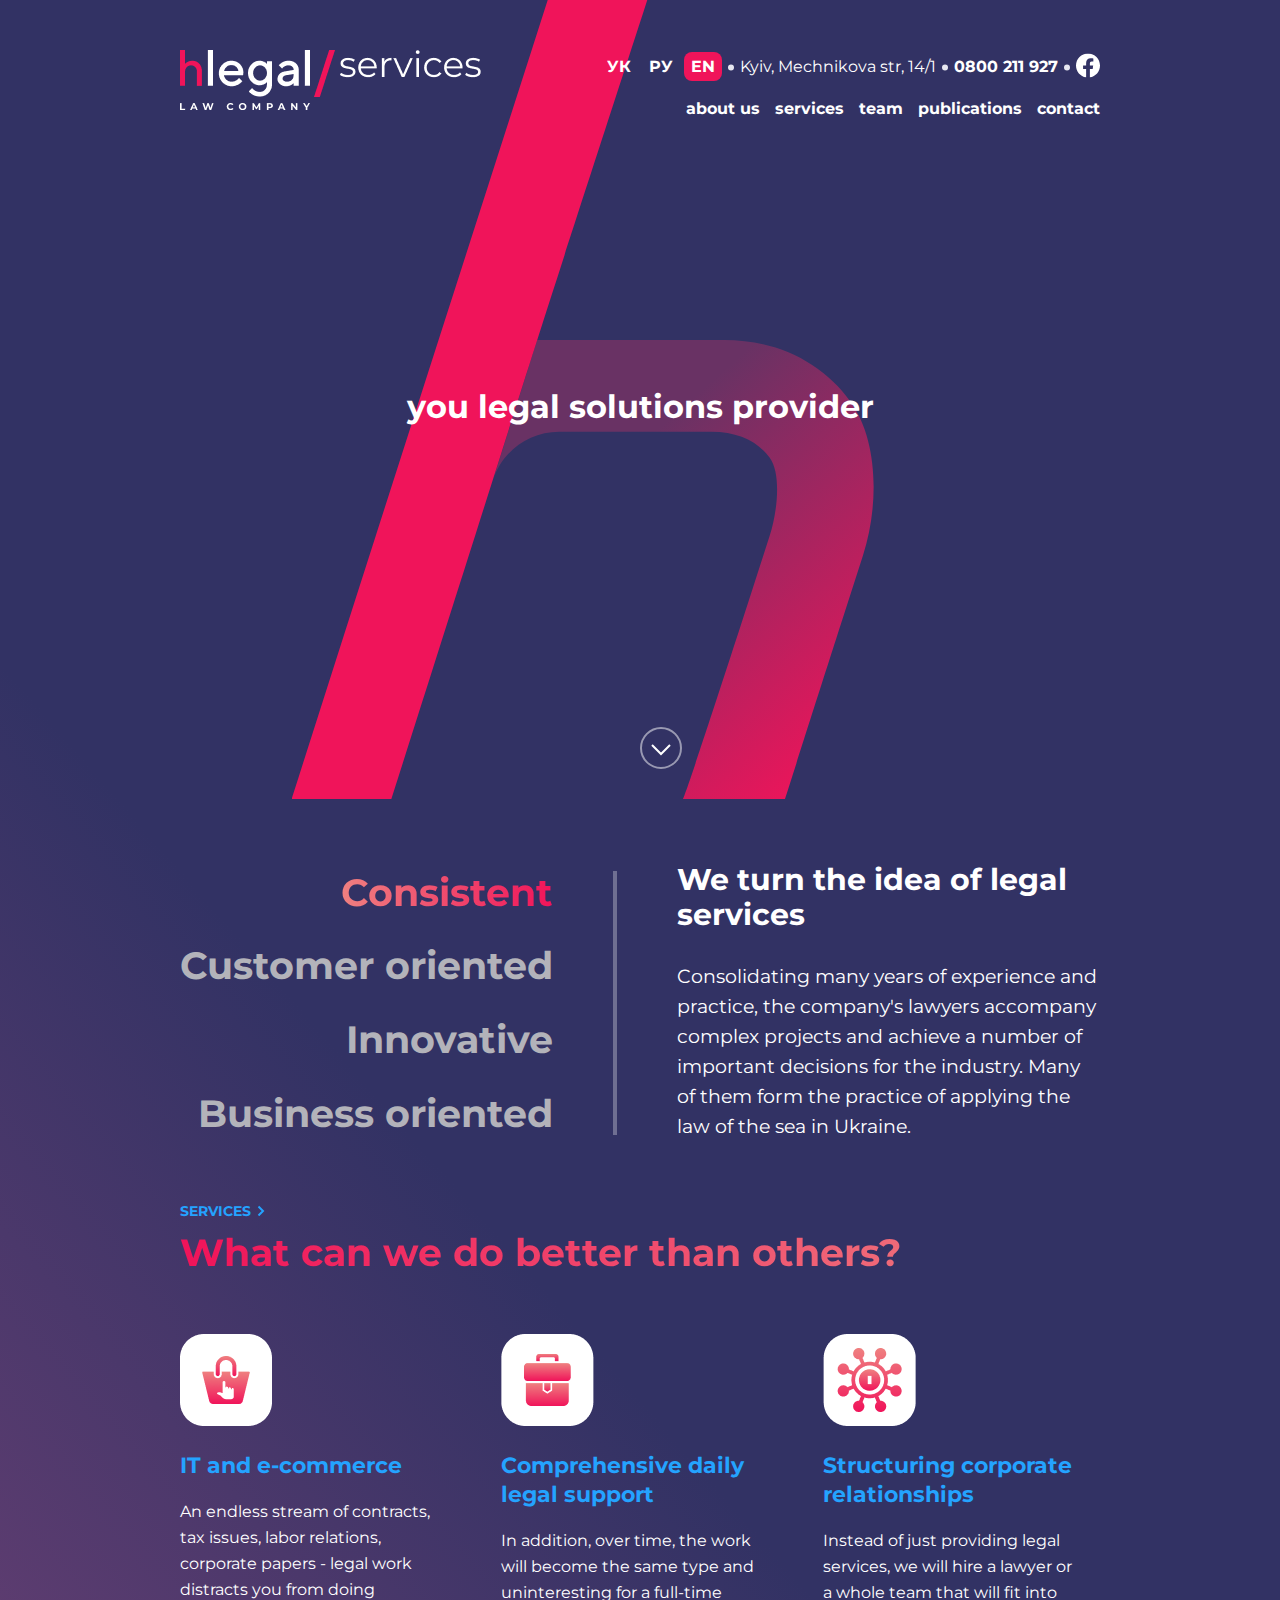
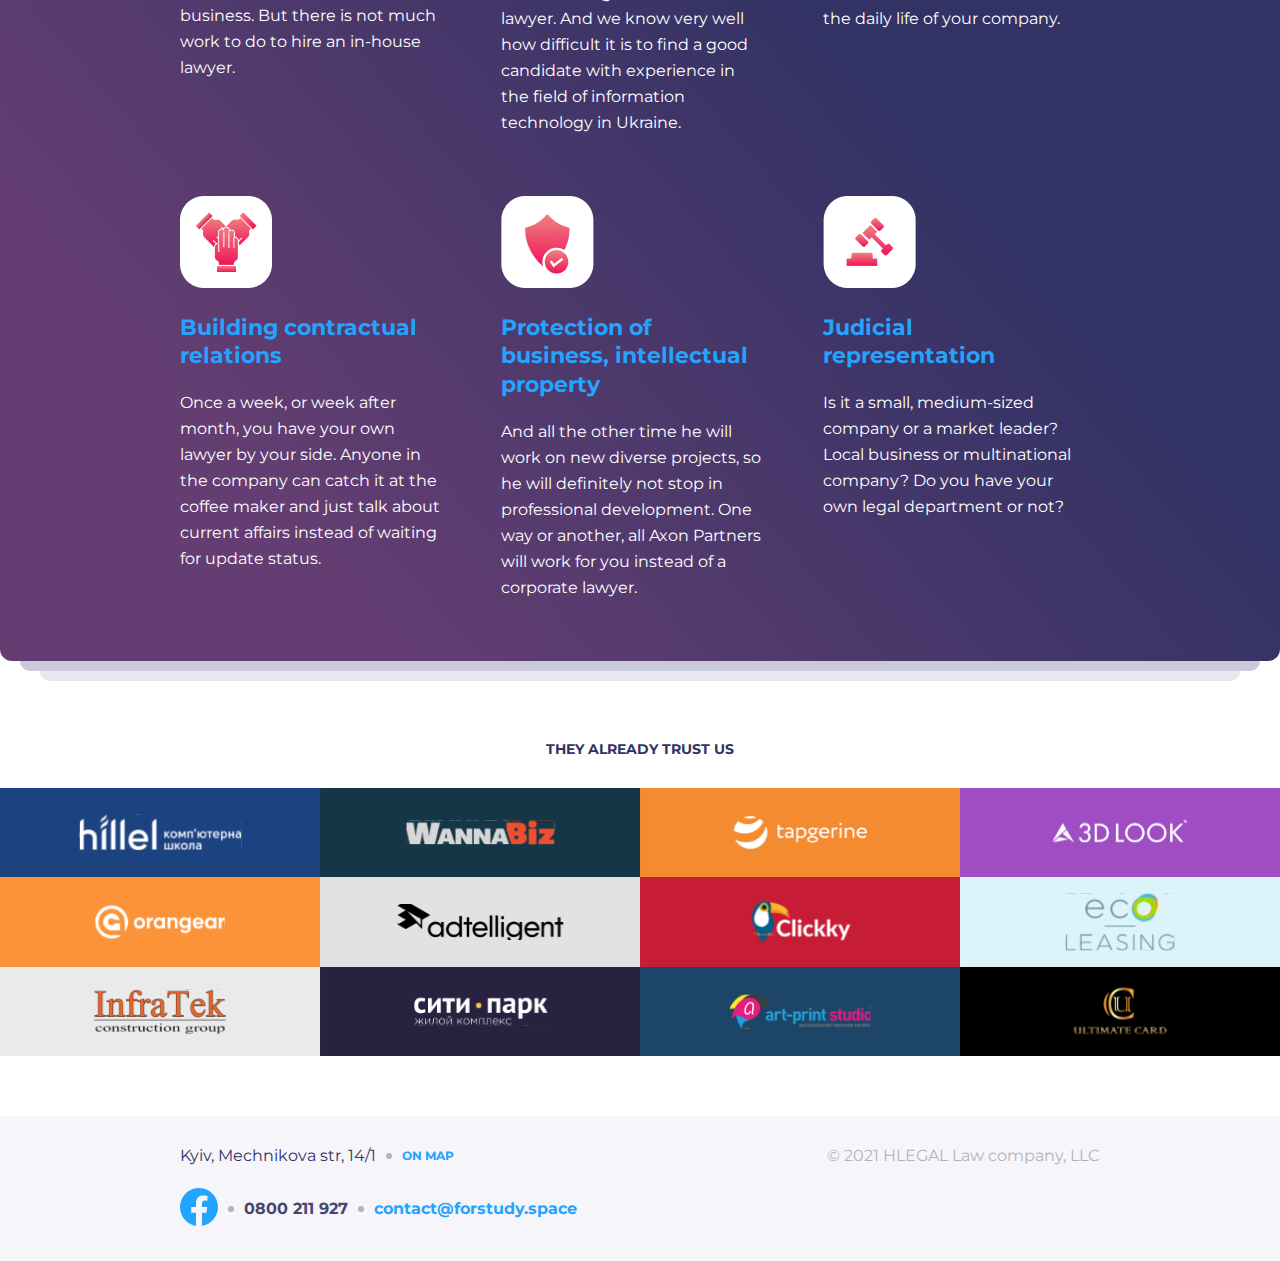
==== commit f80739d0: "header width fix" ====
--- a/pages/services.html
+++ b/pages/services.html
@@ -123,7 +123,7 @@
                     </article>
                     <article class="offer__services-article">
                         <img class="offer__services-img" src="../img/services/icon.png" alt="">
-                        <h2><a class="offer__services-header link-title" href="">Comprehensive daily legal support</a></h2>
+                        <h2><a class="offer__services-header link-title" href="">Comprehensive daily <br> legal support</a></h2>
                         <p class="offer__services-description">
                             In addition, over time, the work will become the 
                             same type and uninteresting for a full-time 
--- a/css/style.css
+++ b/css/style.css
@@ -329,14 +329,14 @@
 
 @font-face {
   font-family: "Montserrat";
-  src: url("../fonts/Montserrat/Montserrat-Bold.woff2") format("woff2"), url("../fonts/Montserrat/Montserrat-Bold.woff") format("woff");
+  src: url("../fonts/montserrat-bold.woff2") format("woff2"), url("../fonts/montserrat-bold.woff") format("woff");
   font-weight: bold;
   font-style: normal;
   font-display: swap;
 }
 @font-face {
   font-family: "Montserrat";
-  src: url("../fonts/Montserrat/Montserrat-Regular.woff2") format("woff2"), url("../fonts/Montserrat-Regular.woff") format("woff");
+  src: url("../fonts/montserrat-regular.woff2") format("woff2"), url("../fonts/montserrat-regular.woff") format("woff");
   font-weight: normal;
   font-style: normal;
   font-display: swap;
@@ -372,12 +372,6 @@
   .center {
     padding-left: calc(50vw - 332px);
     padding-right: calc(50vw - 332px);
-  }
-}
-@media screen and (max-width: 740px) {
-  .center {
-    padding-left: calc(50vw - 299px);
-    padding-right: calc(50vw - 299px);
   }
 }
 @media screen and (max-width: 720px) {
@@ -459,7 +453,7 @@
 }
 @media screen and (max-width: 1420px) {
   .header__contacts {
-    min-width: 486px;
+    width: 506px;
   }
 }
 @media screen and (max-width: 960px) {
@@ -472,6 +466,7 @@
 @media screen and (max-width: 720px) {
   .header__contacts {
     justify-content: space-between;
+    width: auto;
     min-width: 344px;
     text-align: center;
     background: rgba(245, 245, 250, 0.3);
@@ -710,9 +705,15 @@
   left: 50%;
   transform: translate(-50%, -50%);
 }
+@media screen and (max-width: 960px) {
+  .offer__text {
+    text-wrap: nowrap;
+  }
+}
 @media screen and (max-width: 720px) {
   .offer__text {
     top: 231px;
+    text-wrap: wrap;
   }
 }
 .offer__btn-scroll {
@@ -743,6 +744,7 @@
 @media screen and (max-width: 720px) {
   .offer__qualities {
     padding-left: 30px;
+    align-items: start;
   }
 }
 .offer__list {
@@ -754,24 +756,34 @@
   list-style: none;
   font-size: 38px;
   border-right: 4px solid rgba(255, 255, 255, 0.3);
+  width: 100%;
+  padding-left: 0;
+  text-align: end;
+}
+@media screen and (max-width: 1440px) {
+  .offer__list {
+    text-wrap: nowrap;
+  }
 }
 @media screen and (max-width: 960px) {
   .offer__list {
     flex-direction: row;
     border-right: none;
     padding-bottom: 60px;
-    justify-content: start;
-    align-items: start;
-    width: 100%;
+    padding-left: 60px;
+    width: 768px;
     overflow: auto;
+    overflow-x: hidden;
+    box-sizing: border-box;
+  }
+}
+@media screen and (max-width: 720px) {
+  .offer__list {
+    width: 345px;
+    font-size: 30px;
+    min-width: 0;
     padding-left: 0;
     padding-right: 0;
-    overflow-x: hidden;
-  }
-}
-@media screen and (max-width: 720px) {
-  .offer__list {
-    font-size: 30px;
   }
 }
 .offer__list-link {
@@ -794,7 +806,6 @@
   transition: 0.3s;
 }
 .offer__quality-desctiption {
-  width: 100%;
   max-width: 861px;
   padding-left: 60px;
 }
@@ -804,20 +815,15 @@
   margin: 0;
   padding-bottom: 30px;
 }
-@media screen and (max-width: 1024px) {
-  .offer__quality-desctiption-header {
-    max-width: 405px;
-  }
-}
 @media screen and (max-width: 960px) {
   .offer__quality-desctiption-header {
     padding-top: 60px;
-    max-width: 648px;
+    width: 648px;
   }
 }
 @media screen and (max-width: 720px) {
   .offer__quality-desctiption-header {
-    max-width: 315px;
+    width: 315px;
     font-size: 20px;
   }
 }
@@ -828,17 +834,17 @@
 }
 @media screen and (max-width: 1024px) {
   .offer__quality-desctiption-text {
-    max-width: 405px;
+    width: 405px;
   }
 }
 @media screen and (max-width: 960px) {
   .offer__quality-desctiption-text {
-    max-width: 648px;
+    width: 648px;
   }
 }
 @media screen and (max-width: 720px) {
   .offer__quality-desctiption-text {
-    max-width: 315px;
+    width: 315px;
   }
 }
 @media screen and (max-width: 960px) {
@@ -866,20 +872,9 @@
     max-width: 648px;
   }
 }
-@media screen and (max-width: 740px) {
-  .offer__services {
-    max-width: 648px;
-    padding-right: 0;
-  }
-}
-@media screen and (max-width: 740px) {
+@media screen and (max-width: 720px) {
   .offer__services {
     max-width: 315px;
-    padding-right: 0;
-  }
-}
-@media screen and (max-width: 720px) {
-  .offer__services {
     padding-left: 30px;
   }
 }
@@ -889,7 +884,7 @@
   gap: 60px;
   padding-bottom: 60px;
 }
-@media screen and (max-width: 740px) {
+@media screen and (max-width: 720px) {
   .offer__services-wrapper {
     flex-direction: column;
     justify-content: center;
@@ -1054,6 +1049,11 @@
   margin: 0;
   padding-bottom: 6px;
 }
+@media screen and (max-width: 960px) {
+  .team__member {
+    width: 255px;
+  }
+}
 .team__position {
   color: var(--grey-text);
   font-size: 14px;
@@ -1089,7 +1089,7 @@
 .clients {
   padding-bottom: 60px;
 }
-@media screen and (max-width: 720px) {
+@media screen and (max-width: 960px) {
   .clients {
     padding-bottom: 0;
   }
@@ -1241,7 +1241,7 @@
     max-width: 309px;
   }
 }
-@media screen and (max-width: 740px) {
+@media screen and (max-width: 720px) {
   .recommended__item {
     max-width: 315px;
   }
@@ -1251,7 +1251,7 @@
     min-width: 648px;
   }
 }
-@media screen and (max-width: 740px) {
+@media screen and (max-width: 720px) {
   .recommended__item-full-width {
     min-width: 315px;
   }
@@ -1313,9 +1313,12 @@
   margin: 0;
 }
 .footer__address-map {
+  font-size: 12px;
+  line-height: 14.63px;
   display: block;
   text-decoration: none;
   color: var(--active-regular);
+  text-transform: uppercase;
 }
 @media screen and (max-width: 720px) {
   .footer__address {
